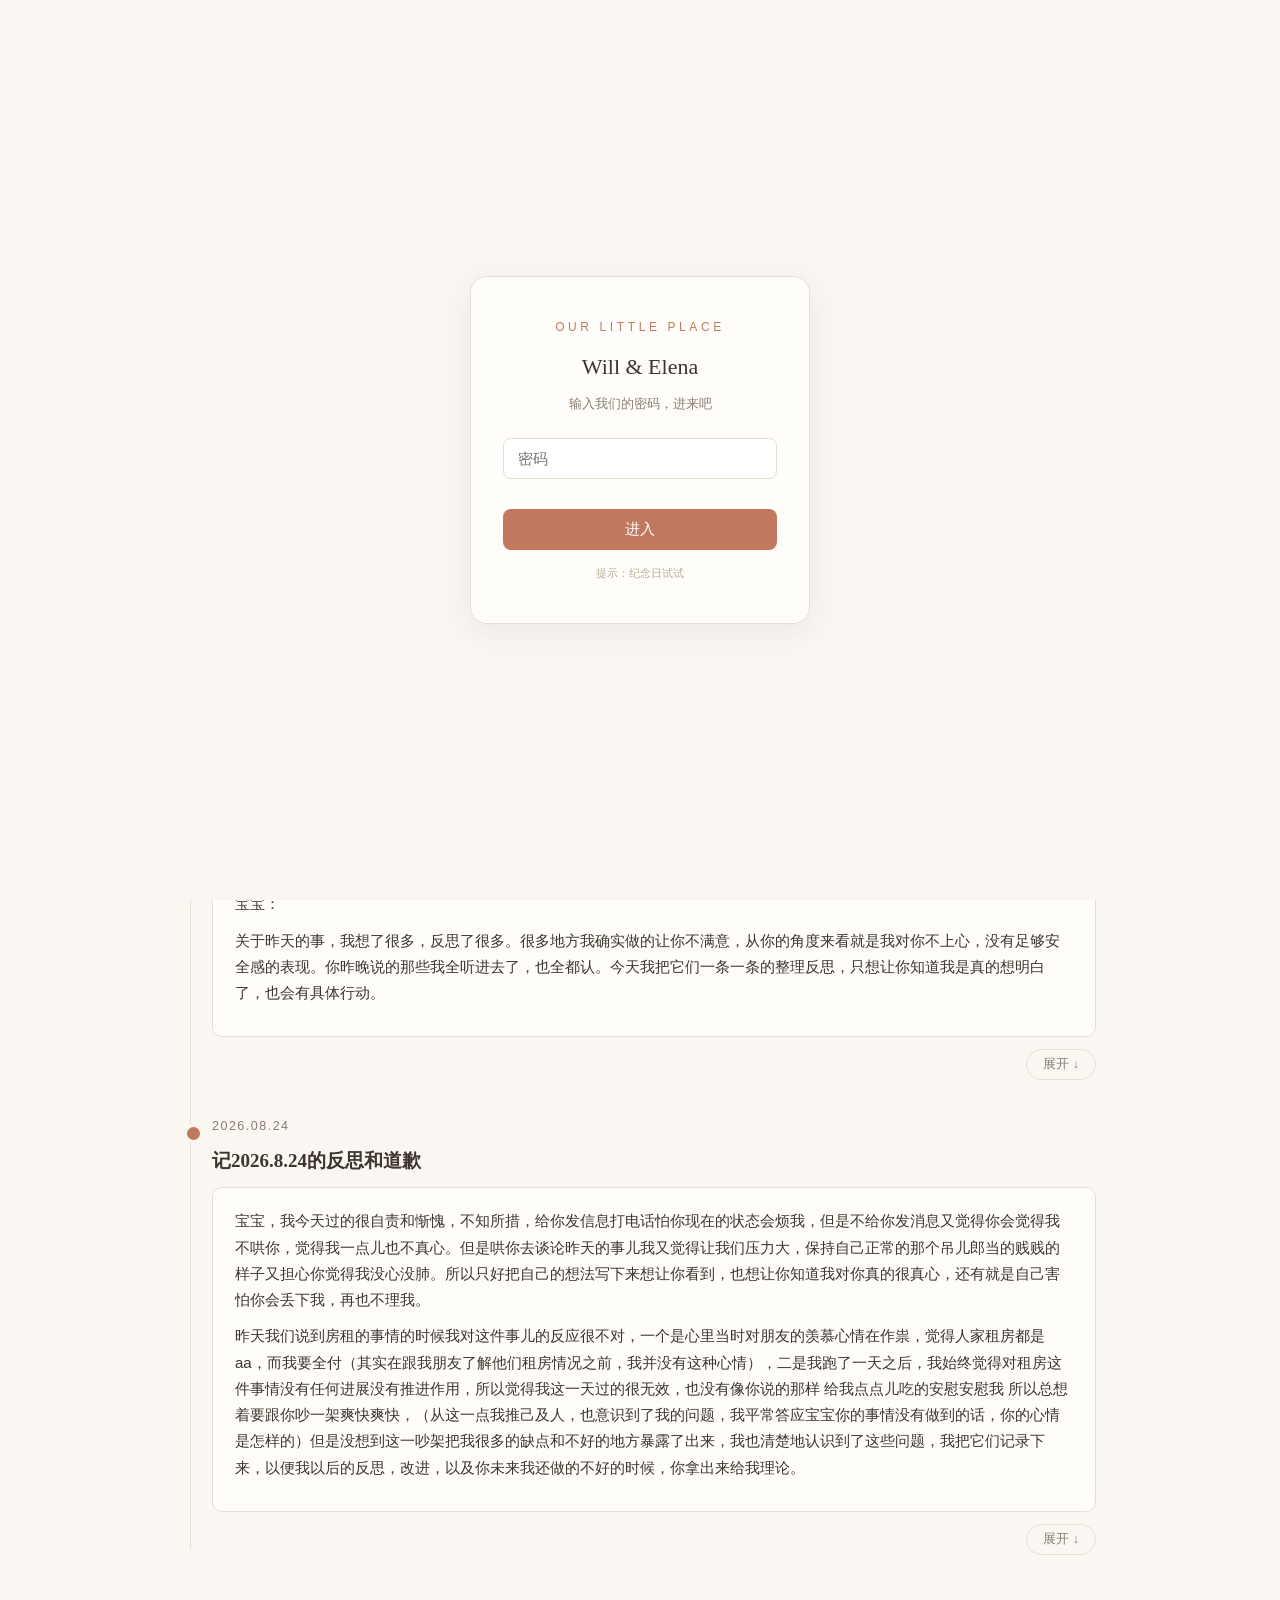
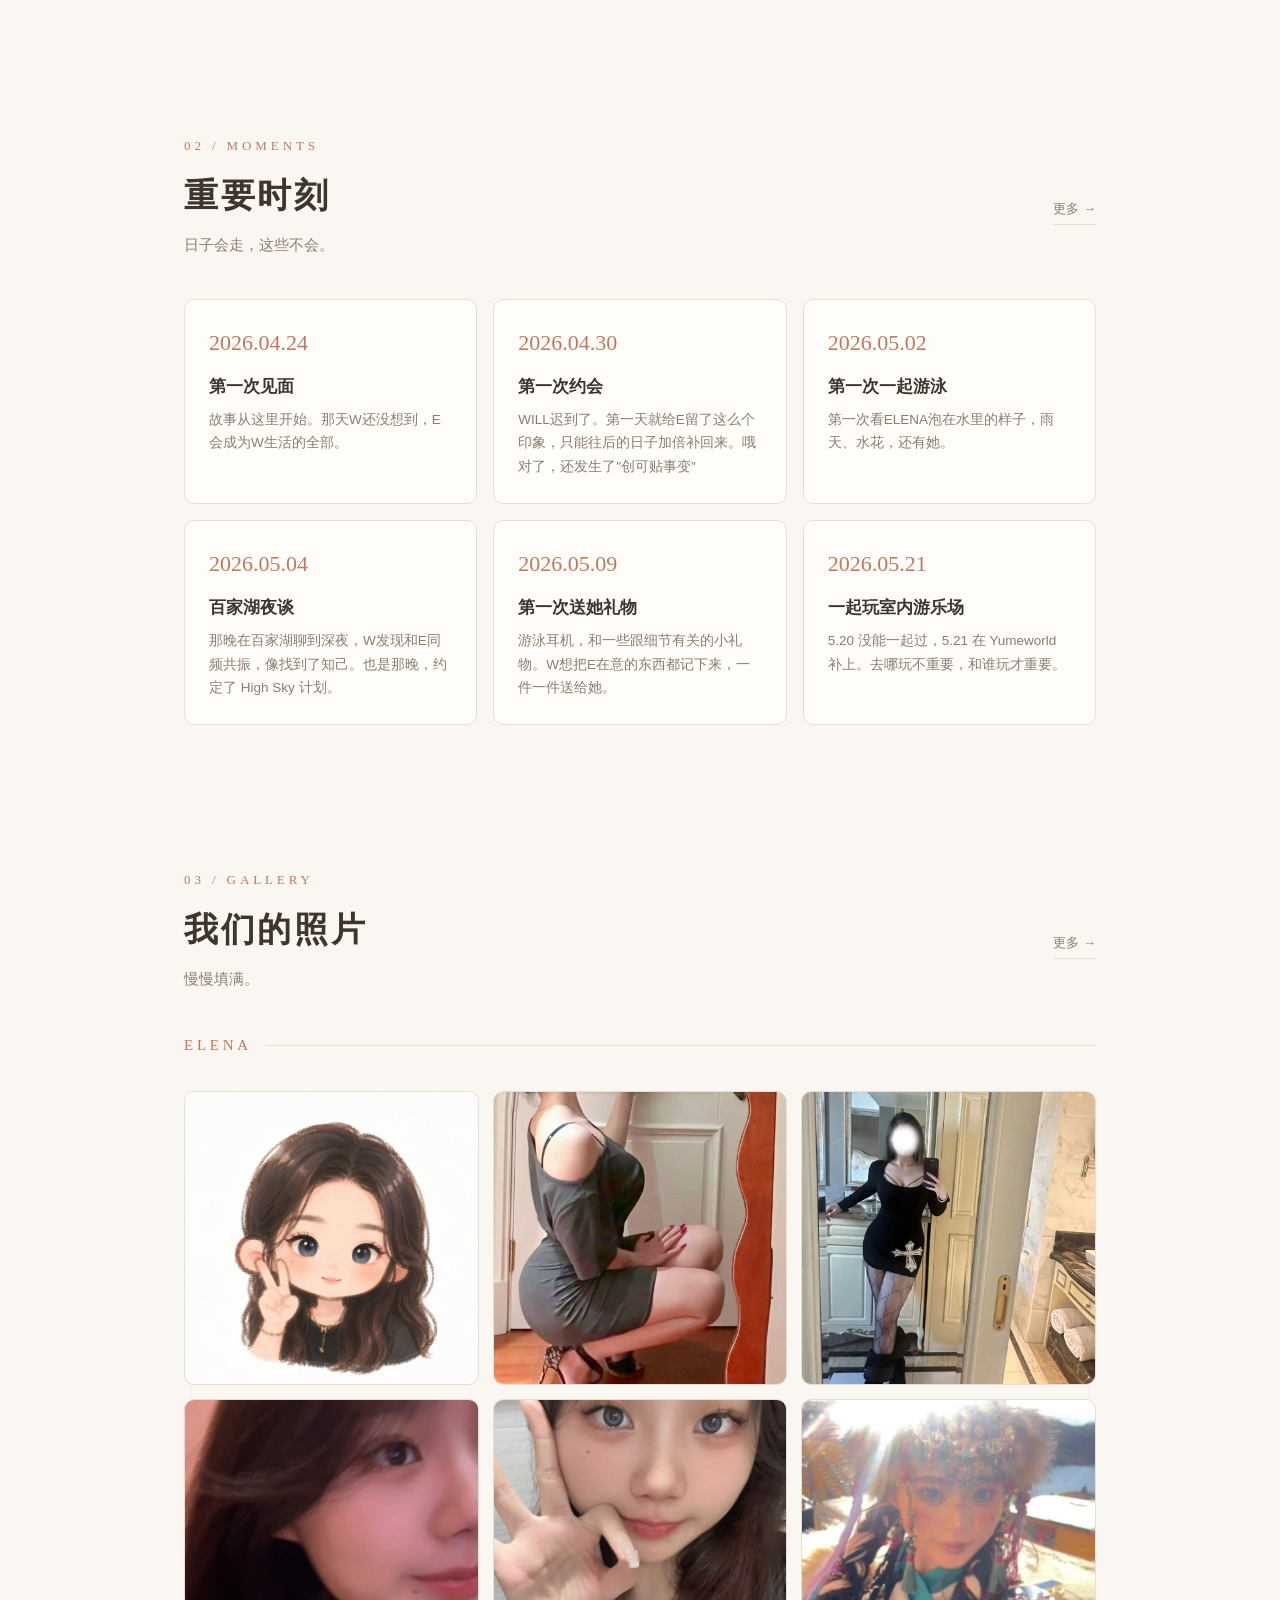
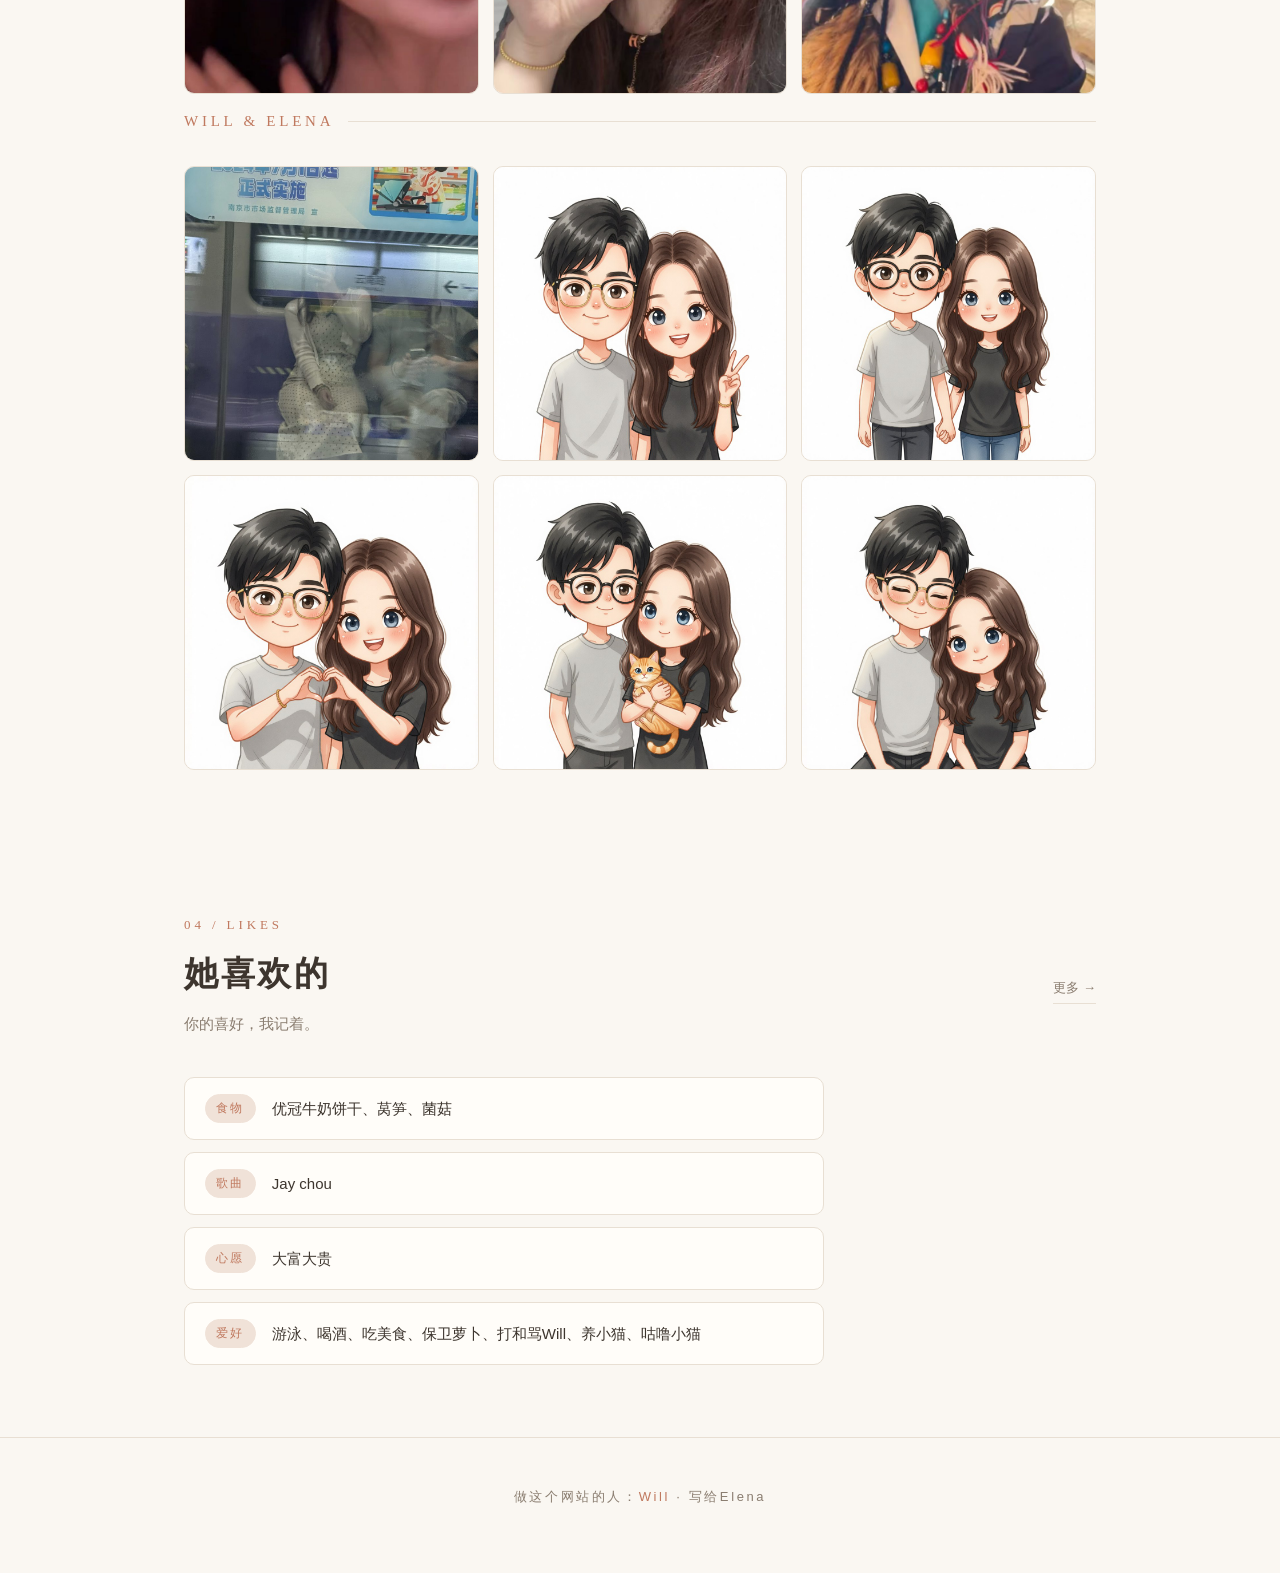
==== index.html @ 60353964 "反思标题改8.24;data.js引用加版本号20260824" ====
<!DOCTYPE html>
<html lang="zh-CN">
<head>
<meta charset="UTF-8">
<meta name="viewport" content="width=device-width, initial-scale=1.0">
<title>Will & Elena</title>
<link rel="stylesheet" href="style.css">
<script src="gate.js"></script>
<!--
  ══════════════════════════════════════════
  主页(Will & Elena 网站)
  · 所有内容(纪念日/反思/时刻/照片/喜好)都在 data.js 里改
  · 本页能改的:板块标题(<h2>)、副标题(<p>)、页脚(<footer>)
  · 照片数量:data.js 里 homeElenaCount / homeBothCount
  · 各板块"更多 →"链接:搜索 <a class="more" 修改 href
  ══════════════════════════════════════════
-->
</head>
<body>

<header>
  <nav>
    <a class="brand" href="index.html">Will&nbsp;·&nbsp;Elena</a>
    <div class="links">
      <a href="reflection.html">反思</a>
      <a href="moments.html">时刻</a>
      <a href="gallery.html">照片</a>
      <a href="likes.html">她喜欢的</a>
    </div>
  </nav>
</header>

<div class="cats left">
  <img src="cats/cat1.jpg" alt="小猫">
  <img src="cats/cat2.jpg" alt="小猫">
  <img src="cats/cat5.jpg" alt="小猫">
</div>
<div class="cats right">
  <img src="cats/cat3.jpg" alt="小猫">
  <img src="cats/cat4.jpg" alt="小猫">
  <img src="cats/cat6.jpg" alt="小猫">
</div>

<div class="hero" id="top">
  <div class="kicker">OUR LITTLE PLACE</div>
  <h1>Will <span class="amp">&amp;</span> Elena</h1>
  <p>一点一点，把我们的日子、我的反思、你的喜好，都留在这里。</p>
  <div class="days hidden" id="daysBox">
    <b id="daysNum">0</b><span>天，在一起</span>
  </div>
</div>

<section id="reflection">
  <div class="sec-head fade">
    <div class="sec-head-top">
      <div>
        <div class="no">01 / REFLECTION</div>
        <h2>反思</h2>
      </div>
      <a class="more" href="reflection.html">更多 →</a>
    </div>
    <p>每一次惹你生气，我都记在这里——不是说说而已。</p>
  </div>
  <div class="timeline" id="tl"></div>
</section>

<section id="moments">
  <div class="sec-head fade">
    <div class="sec-head-top">
      <div>
        <div class="no">02 / MOMENTS</div>
        <h2>重要时刻</h2>
      </div>
      <a class="more" href="moments.html">更多 →</a>
    </div>
    <p>日子会走，这些不会。</p>
  </div>
  <div class="moments-grid" id="momentsGrid" style="grid-template-columns:repeat(3,1fr)"></div>
</section>

<section id="gallery">
  <div class="sec-head fade">
    <div class="sec-head-top">
      <div>
        <div class="no">03 / GALLERY</div>
        <h2>我们的照片</h2>
      </div>
      <a class="more" href="gallery.html">更多 →</a>
    </div>
    <p>慢慢填满。</p>
  </div>
  <div class="gallery" id="galleryGrid" style="grid-template-columns:repeat(3,1fr)">
    <div class="group-title" style="grid-column:1/-1">ELENA</div>
  </div>
  <div class="gallery" id="galleryGrid2" style="grid-template-columns:repeat(3,1fr);margin-top:14px">
    <div class="group-title" style="grid-column:1/-1">WILL &amp; ELENA</div>
  </div>
</section>

<section id="likes">
  <div class="sec-head fade">
    <div class="sec-head-top">
      <div>
        <div class="no">04 / LIKES</div>
        <h2>她喜欢的</h2>
      </div>
      <a class="more" href="likes.html">更多 →</a>
    </div>
    <p>你的喜好，我记着。</p>
  </div>
  <div class="likes" id="likesList"></div>
</section>

<footer>
  做这个网站的人：<span class="heart">Will</span> · 写给Elena
</footer>

<script src="data.js?v=20260824"></script>
<script>
/* ── 主页渲染(数据在 data.js 里改) ── */
(function(){
  // 纪念日天数
  if(anniversary){
    var a = new Date(anniversary), t = new Date();
    var d = Math.floor((t - a)/86400000);
    if(d >= 0){
      document.getElementById('daysNum').textContent = d;
      document.getElementById('daysBox').classList.remove('hidden');
    }
  }
  // 反思墙(主页只显示前两段,点"展开"看全部)
  var tl = document.getElementById('tl');
  reflections.forEach(function(r){
    var item = document.createElement('div');
    item.className = 'tl-item fade';
    item.innerHTML = '<div class="date">'+r.date+'</div><h3>'+r.title+'</h3>';
    var body = document.createElement('div');
    body.className = 'body';
    var paras = String(r.text).split(/\n\s*\n/);
    paras.forEach(function(p){ if(p.trim()){ var pp = document.createElement('p'); pp.textContent = p.trim(); body.appendChild(pp); } });
    item.appendChild(body);
    if(paras.length > 2){
      body.classList.add('collapsed');
      var btn = document.createElement('button');
      btn.className = 'expand-btn';
      btn.textContent = '展开 ↓';
      btn.addEventListener('click', function(){
        if(body.classList.contains('collapsed')){
          body.classList.remove('collapsed');
          btn.textContent = '收起 ↑';
        }else{
          body.classList.add('collapsed');
          btn.textContent = '展开 ↓';
        }
      });
      item.appendChild(btn);
    }
    tl.appendChild(item);
  });
  // 重要时刻(主页只显示前几条,更多进独立页)
  var mg = document.getElementById('momentsGrid');
  moments.slice(0, homeMomentsCount).forEach(function(m){
    var c = document.createElement('div');
    c.className = 'moment-card fade';
    c.innerHTML = '<div class="md">'+m.date+'</div><h3>'+m.title+'</h3><p>'+m.note+'</p>';
    mg.appendChild(c);
  });
  // 照片墙(两组,主页只显示限量,更多进独立页)
  function renderPhotos(boxId, arr, limit){
    var gg = document.getElementById(boxId);
    var n = Math.min(limit || arr.length, arr.length);
    for(var i=0;i<n;i++){
      var p = document.createElement('div');
      p.className = 'photo fade';
      var im = document.createElement('img');
      im.src = arr[i];
      im.alt = '我们的照片';
      im.onerror = function(){ this.parentNode.innerHTML = '<div class="ph"><span class="dot"></span><span>照片位置</span></div>'; };
      p.appendChild(im);
      gg.appendChild(p);
    }
  }
  renderPhotos('galleryGrid', photosElena, homeElenaCount);
  renderPhotos('galleryGrid2', photosBoth, homeBothCount);
  // 她喜欢的
  var ll = document.getElementById('likesList');
  likes.forEach(function(l){
    var row = document.createElement('div');
    row.className = 'like-row fade';
    row.innerHTML = '<span class="cat">'+l.cat+'</span><span class="txt">'+l.txt+'</span>';
    ll.appendChild(row);
  });
  // 滚动浮现
  if('IntersectionObserver' in window){
    var io = new IntersectionObserver(function(es){
      es.forEach(function(e){ if(e.isIntersecting){ e.target.classList.add('in'); io.unobserve(e.target); } });
    },{threshold:.12});
    document.querySelectorAll('.fade').forEach(function(el){ io.observe(el); });
  }
})();
</script>
</body>
</html>
---- style.css ----
/* ═══════════════════════════════════════════════════════════
   Will & Elena 网站 · 样式文件(不用动,除非想换外观)
   ═══════════════════════════════════════════════════════════
   想换颜色:改下面 :root 里的变量,全站一起变
     --bg          页面背景(现在:米白)
     --ink         正文文字色(现在:深棕)
     --ink-soft    次要文字色(现在:灰棕)
     --line        分隔线颜色(现在:浅棕)
     --accent      点缀色(现在:陶土红)——最重要,换主题色改它
     --accent-soft 点缀色浅底(按钮/标签底色)
   颜色写法:#c0795f 这种六位十六进制色值。
   其余部分不建议自行改动,改坏了页面布局找 Jarvis。
   ═══════════════════════════════════════════════════════════ */
:root{
  --bg:#faf7f2;
  --paper:#fffdf9;
  --ink:#3d352e;
  --ink-soft:#8a7d70;
  --line:#e8dfd3;
  --accent:#c0795f;
  --accent-soft:#f0e2d8;
  --serif:"Noto Serif SC","Songti SC","SimSun",serif;
  --sans:"PingFang SC","Microsoft YaHei","Hiragino Sans GB",sans-serif;
}
*{margin:0;padding:0;box-sizing:border-box;}
html{scroll-behavior:smooth;}
body{
  background:var(--bg);
  color:var(--ink);
  font-family:var(--sans);
  line-height:1.75;
  -webkit-font-smoothing:antialiased;
}
/* ── 顶栏 ── */
header{
  position:sticky;top:0;z-index:50;
  background:rgba(250,247,242,.92);
  backdrop-filter:blur(8px);
  border-bottom:1px solid var(--line);
}
nav{
  max-width:960px;margin:0 auto;padding:0 24px;
  display:flex;align-items:center;justify-content:space-between;
  height:56px;
}
nav .brand{
  font-family:var(--serif);font-size:15px;letter-spacing:.12em;
  color:var(--ink);text-decoration:none;
}
nav .links{display:flex;gap:4px;}
nav .links a{
  padding:8px 12px;min-height:44px;display:inline-flex;align-items:center;
  font-size:13.5px;color:var(--ink-soft);text-decoration:none;
  border-radius:6px;transition:color .2s,background .2s;
}
nav .links a:hover{color:var(--accent);background:var(--accent-soft);}
nav .links a.active{color:var(--accent);background:var(--accent-soft);}
@media(max-width:640px){
  nav .brand{font-size:13px;}
  nav .links a{padding:8px 8px;font-size:12.5px;}
}
/* ── 首页 ── */
.hero{
  max-width:960px;margin:0 auto;padding:120px 24px 96px;
  text-align:left;
}
.hero .kicker{
  font-size:13px;letter-spacing:.35em;color:var(--ink-soft);
  margin-bottom:20px;
}
.hero h1{
  font-family:var(--serif);font-weight:600;
  font-size:clamp(40px,7vw,64px);line-height:1.2;
  letter-spacing:.06em;
}
.hero h1 .amp{color:var(--accent);}
.hero p{
  margin-top:24px;font-size:16px;color:var(--ink-soft);
  max-width:560px;text-wrap:pretty;
}
.hero .days{
  margin-top:40px;display:inline-flex;align-items:baseline;gap:10px;
  padding:14px 22px;border:1px solid var(--line);border-radius:10px;
  background:var(--paper);
}
.hero .days b{
  font-family:var(--serif);font-size:28px;color:var(--accent);font-weight:600;
}
.hero .days span{font-size:13px;color:var(--ink-soft);}
.hero .days.hidden{display:none;}
/* ── 独立页头部 ── */
.page-hero{
  max-width:960px;margin:0 auto;padding:80px 24px 16px;
}
.page-hero .no{
  font-family:var(--serif);font-size:13px;letter-spacing:.3em;
  color:var(--accent);margin-bottom:10px;
}
.page-hero h1{
  font-family:var(--serif);font-weight:600;
  font-size:clamp(30px,5vw,42px);letter-spacing:.08em;
}
.page-hero p{color:var(--ink-soft);font-size:14.5px;margin-top:10px;}
.page-hero .back{
  display:inline-block;margin-top:24px;
  font-size:13px;color:var(--ink-soft);text-decoration:none;
  border:1px solid var(--line);border-radius:999px;
  padding:8px 18px;transition:color .2s,border-color .2s;
}
.page-hero .back:hover{color:var(--accent);border-color:var(--accent);}
/* ── 通用节 ── */
section{max-width:960px;margin:0 auto;padding:72px 24px;}
.sec-head{margin-bottom:40px;}
.sec-head-top{
  display:flex;align-items:flex-end;justify-content:space-between;gap:16px;
}
.sec-head .no{
  font-family:var(--serif);font-size:13px;letter-spacing:.3em;
  color:var(--accent);margin-bottom:8px;
}
.sec-head h2{
  font-family:var(--serif);font-weight:600;
  font-size:clamp(26px,4vw,34px);letter-spacing:.08em;
}
.sec-head p{color:var(--ink-soft);font-size:14.5px;margin-top:8px;}
.more{
  flex:none;font-size:13px;color:var(--ink-soft);text-decoration:none;
  border-bottom:1px solid var(--line);padding-bottom:3px;white-space:nowrap;
  transition:color .2s,border-color .2s;
}
.more:hover{color:var(--accent);border-color:var(--accent);}
/* ── 反思墙(时间线) ── */
.timeline{position:relative;padding-left:28px;}
.timeline::before{
  content:"";position:absolute;left:6px;top:6px;bottom:6px;
  width:1px;background:var(--line);
}
.tl-item{position:relative;margin-bottom:36px;}
.tl-item::before{
  content:"";position:absolute;left:-28px;top:8px;
  width:13px;height:13px;border-radius:50%;
  background:var(--accent);border:3px solid var(--bg);
}
.tl-item .date{
  font-size:12.5px;letter-spacing:.12em;color:var(--ink-soft);
}
.tl-item h3{
  font-family:var(--serif);font-weight:600;font-size:19px;
  margin:6px 0 10px;
}
.tl-item .body{
  background:var(--paper);border:1px solid var(--line);border-radius:10px;
  padding:20px 22px;font-size:15px;color:var(--ink);
}
.tl-item .body p{margin-bottom:10px;}
.tl-item .body p:last-child{margin-bottom:0;}
/* 主页反思折叠:默认只显示前两段 */
.tl-item .body.collapsed p:nth-child(n+3){display:none;}
.expand-btn{
  display:block;margin-left:auto;margin-top:12px;
  background:none;border:1px solid var(--line);border-radius:999px;
  color:var(--ink-soft);font-size:12.5px;font-family:var(--sans);
  padding:6px 16px;cursor:pointer;
  transition:color .2s,border-color .2s;
}
.expand-btn:hover{color:var(--accent);border-color:var(--accent);}
/* ── 重要时刻 ── */
.moments-grid{display:grid;grid-template-columns:repeat(auto-fill,minmax(260px,1fr));gap:16px;}
.moment-card{
  background:var(--paper);border:1px solid var(--line);border-radius:10px;
  padding:24px;transition:transform .25s ease,border-color .25s ease;
}
.moment-card:hover{transform:translateY(-3px);border-color:#d8c9b8;}
.moment-card .md{font-family:var(--serif);font-size:22px;color:var(--accent);margin-bottom:10px;}
.moment-card h3{font-family:var(--serif);font-size:17px;font-weight:600;margin-bottom:6px;}
.moment-card p{font-size:13.5px;color:var(--ink-soft);}
/* ── 照片墙 ── */
.gallery{display:grid;grid-template-columns:repeat(3,1fr);gap:14px;}
.gallery.wide{grid-template-columns:repeat(4,1fr);}
@media(max-width:640px){.gallery{grid-template-columns:repeat(2,1fr);}}
.photo{
  aspect-ratio:1/1;border-radius:10px;overflow:hidden;
  background:var(--paper);border:1px solid var(--line);
  position:relative;
}
.photo img{width:100%;height:100%;object-fit:cover;display:block;transition:transform .35s ease;}
.photo:hover img{transform:scale(1.04);}
.photo .ph{
  position:absolute;inset:0;display:flex;flex-direction:column;
  align-items:center;justify-content:center;gap:6px;
  color:var(--ink-soft);font-size:12.5px;letter-spacing:.15em;
}
.photo .ph .dot{width:28px;height:28px;border-radius:50%;border:1px dashed #c9b9a6;}
/* ── 她喜欢的东西 ── */
.likes{display:flex;flex-direction:column;gap:12px;max-width:640px;}
.like-row{
  display:flex;align-items:center;gap:16px;
  background:var(--paper);border:1px solid var(--line);border-radius:10px;
  padding:16px 20px;
}
.like-row .cat{
  flex:none;font-size:12px;letter-spacing:.2em;color:var(--accent);
  border:1px solid var(--accent-soft);background:var(--accent-soft);
  padding:3px 10px;border-radius:999px;
}
.like-row .txt{font-size:15px;color:var(--ink);}
.like-row .txt .todo{color:#b8aa99;}
/* ── 手写版(反思页底部) ── */
.hand-note{font-size:13.5px;color:var(--ink-soft);margin-top:-6px;margin-bottom:18px;}
.handwriting{max-width:720px;}
.hand-img{max-width:100%;border-radius:10px;border:1px solid var(--line);box-shadow:0 4px 14px rgba(61,53,46,.08);}
.hand-ph{
  border:1.5px dashed #c9b9a6;border-radius:10px;
  padding:52px 20px;text-align:center;color:var(--ink-soft);
  font-size:13px;letter-spacing:.1em;background:var(--paper);
}
/* ── 照片墙分组标题 ── */
.group{margin-bottom:56px;}
.group-title{
  font-family:var(--serif);font-size:15px;letter-spacing:.25em;
  color:var(--accent);margin-bottom:18px;
  display:flex;align-items:center;gap:14px;
}
.group-title::after{content:"";flex:1;height:1px;background:var(--line);}
/* ── 页脚 ── */
footer{
  border-top:1px solid var(--line);
  padding:48px 24px 64px;text-align:center;
  color:var(--ink-soft);font-size:13px;letter-spacing:.2em;
}
footer .heart{color:var(--accent);}
/* ── 两侧小猫装饰(每侧 3 只) ── */
.cats{position:fixed;top:0;bottom:0;width:160px;z-index:40;pointer-events:none;}
.cats.left{left:0;}
.cats.right{right:0;}
.cats img{
  position:absolute;width:128px;height:128px;border-radius:50%;
  object-fit:cover;border:3px solid #fff;
  box-shadow:0 4px 14px rgba(61,53,46,.14);
  animation:catfloat 4.5s ease-in-out infinite;
}
.cats.left img:nth-child(1){top:10%;left:14px;}
.cats.left img:nth-child(2){top:36%;left:34px;animation-delay:1.3s;}
.cats.left img:nth-child(3){top:62%;left:16px;animation-delay:2.3s;}
.cats.right img:nth-child(1){top:14%;right:16px;}
.cats.right img:nth-child(2){top:40%;right:36px;animation-delay:.7s;}
.cats.right img:nth-child(3){top:66%;right:14px;animation-delay:1.9s;}
@keyframes catfloat{
  0%,100%{transform:translateY(0);}
  50%{transform:translateY(-8px);}
}
@media(max-width:1320px){.cats{display:none;}}
@media(prefers-reduced-motion:reduce){.cats img{animation:none;}}
/* ── 滚动浮现(默认可见,JS 启用后才淡入) ── */
.fade{opacity:1;transform:none;transition:opacity .7s ease,transform .7s ease;}
.fade.in{opacity:1 !important;transform:none !important;}
@media(prefers-reduced-motion:reduce){
  html{scroll-behavior:auto;}
  .fade{transition:none;}
  .photo:hover img{transform:none;}
}
/* ── 独立页内容区 ── */
.page-body{max-width:960px;margin:0 auto;padding:40px 24px 80px;}
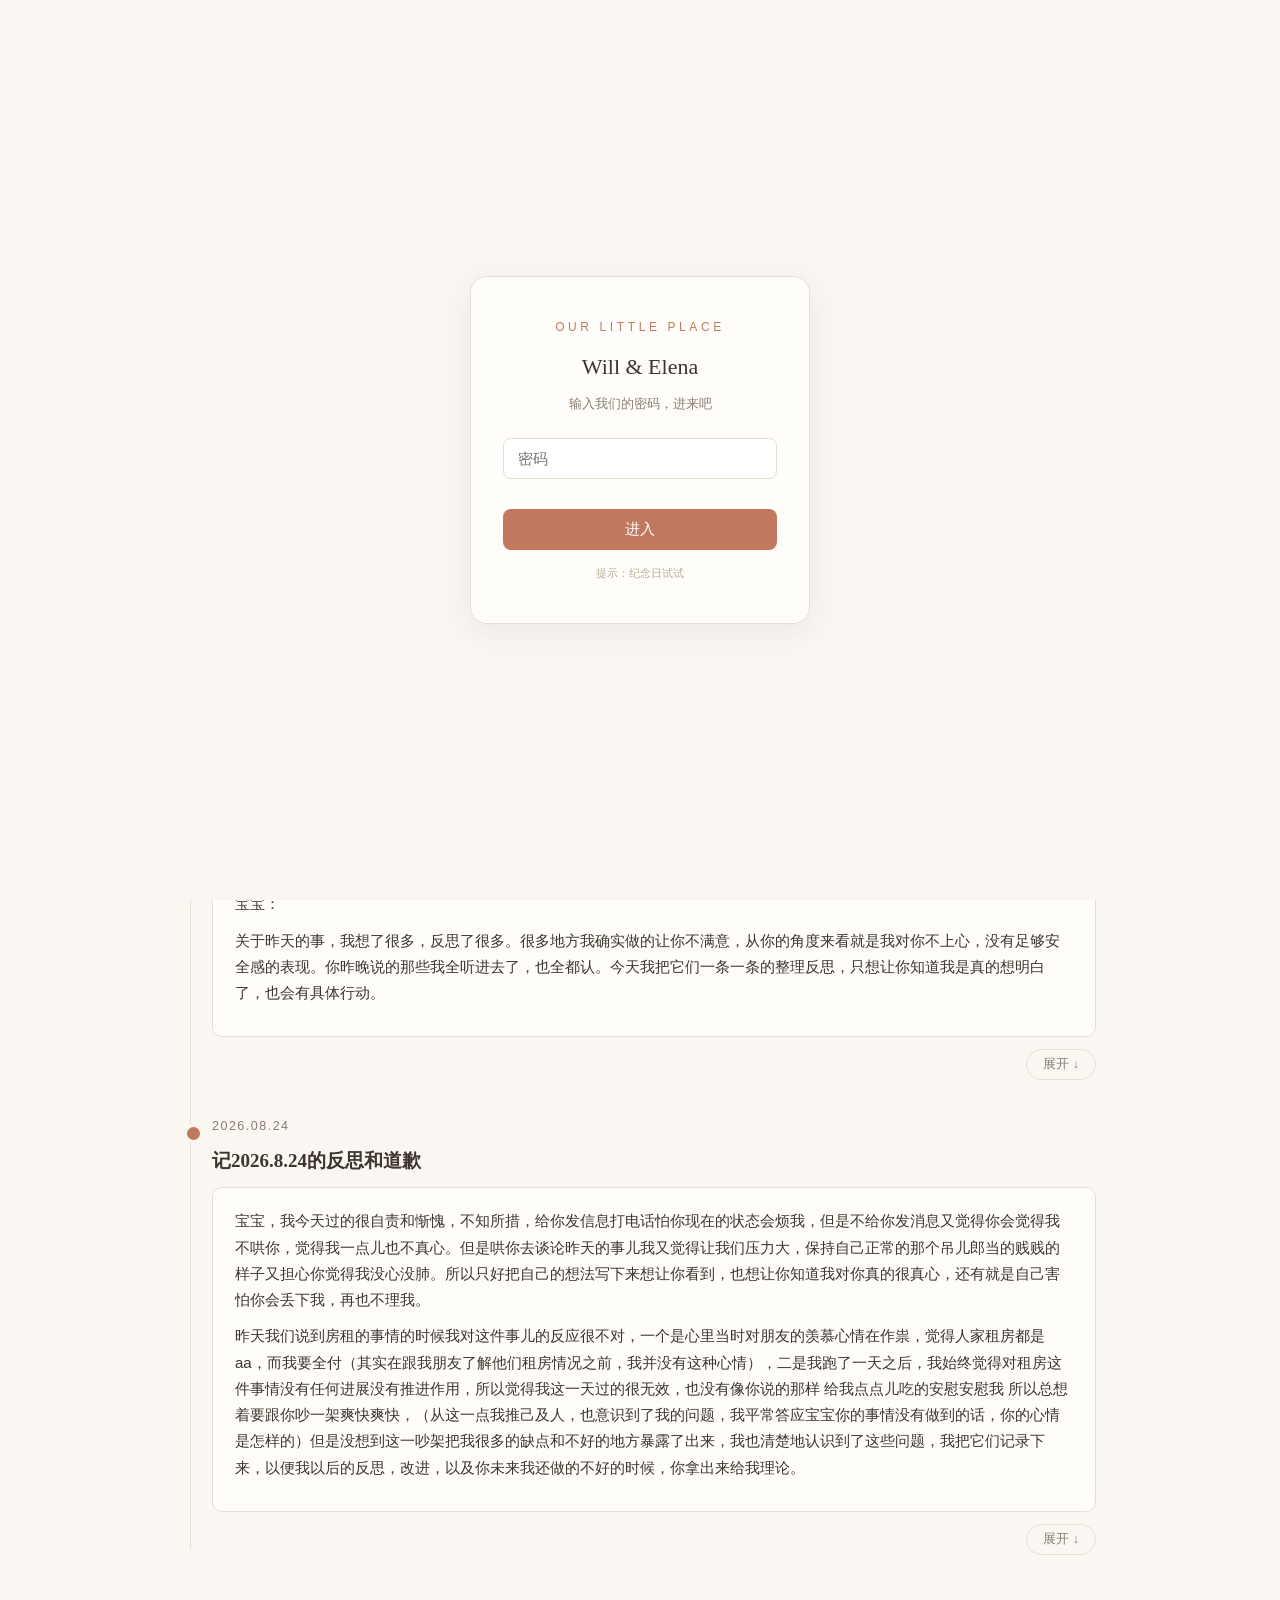
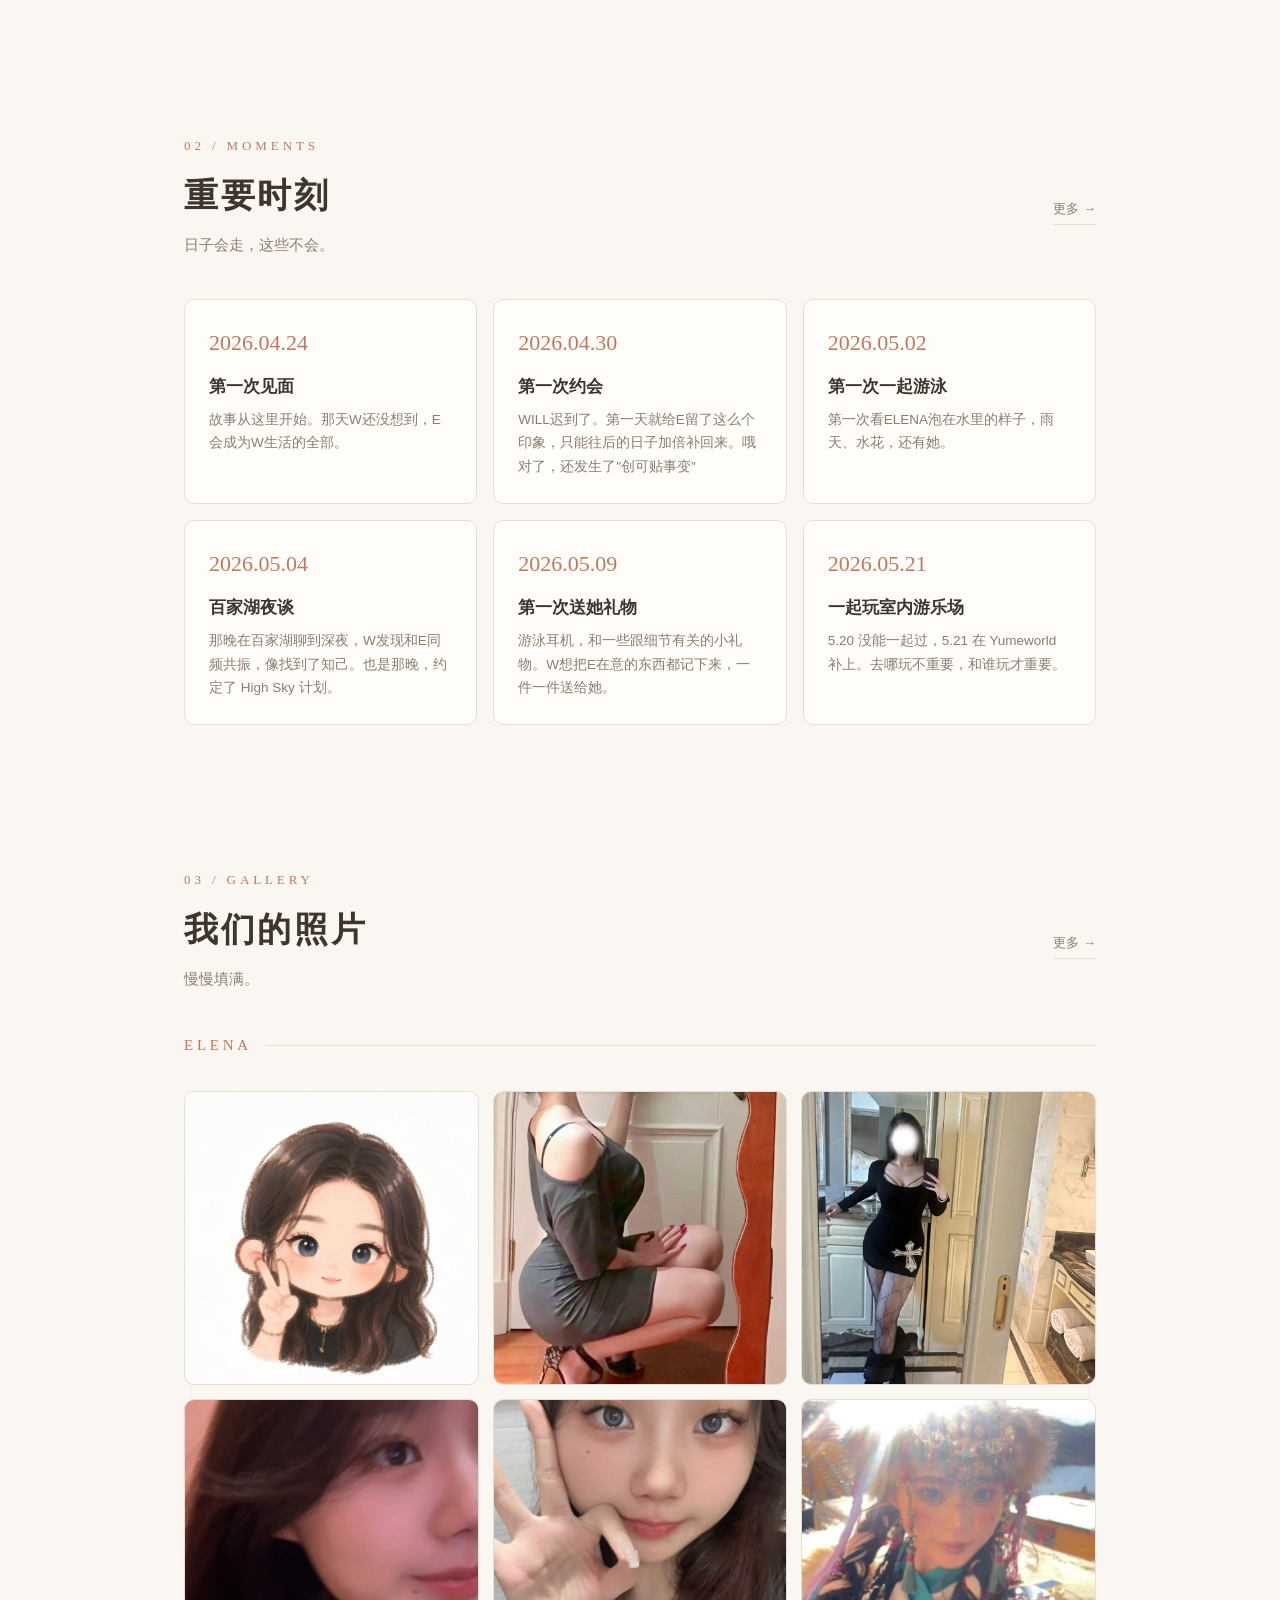
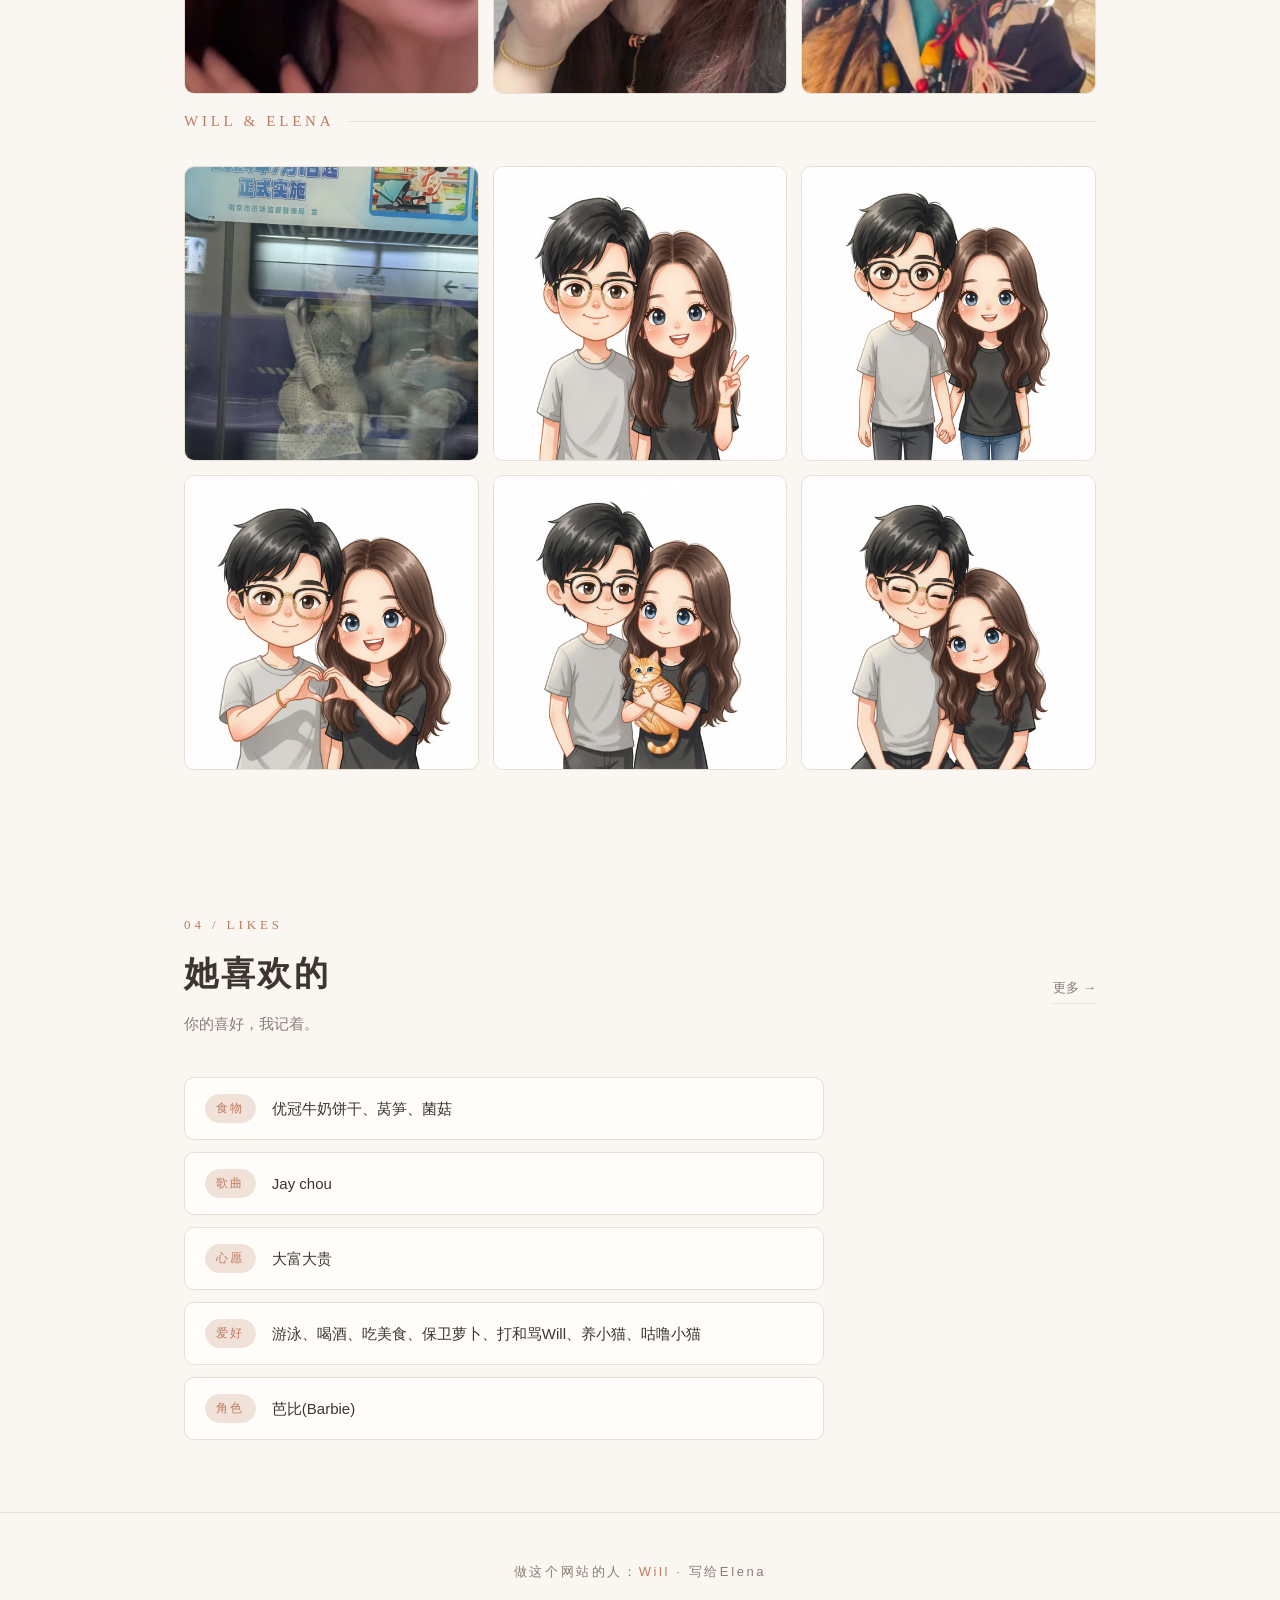
==== commit b5f7ee7e: "likes: add Barbie" ====
--- a/index.html
+++ b/index.html
@@ -115,7 +115,7 @@
   做这个网站的人：<span class="heart">Will</span> · 写给Elena
 </footer>
 
-<script src="data.js?v=20260824"></script>
+<script src="data.js?v=20260826"></script>
 <script>
 /* ── 主页渲染(数据在 data.js 里改) ── */
 (function(){
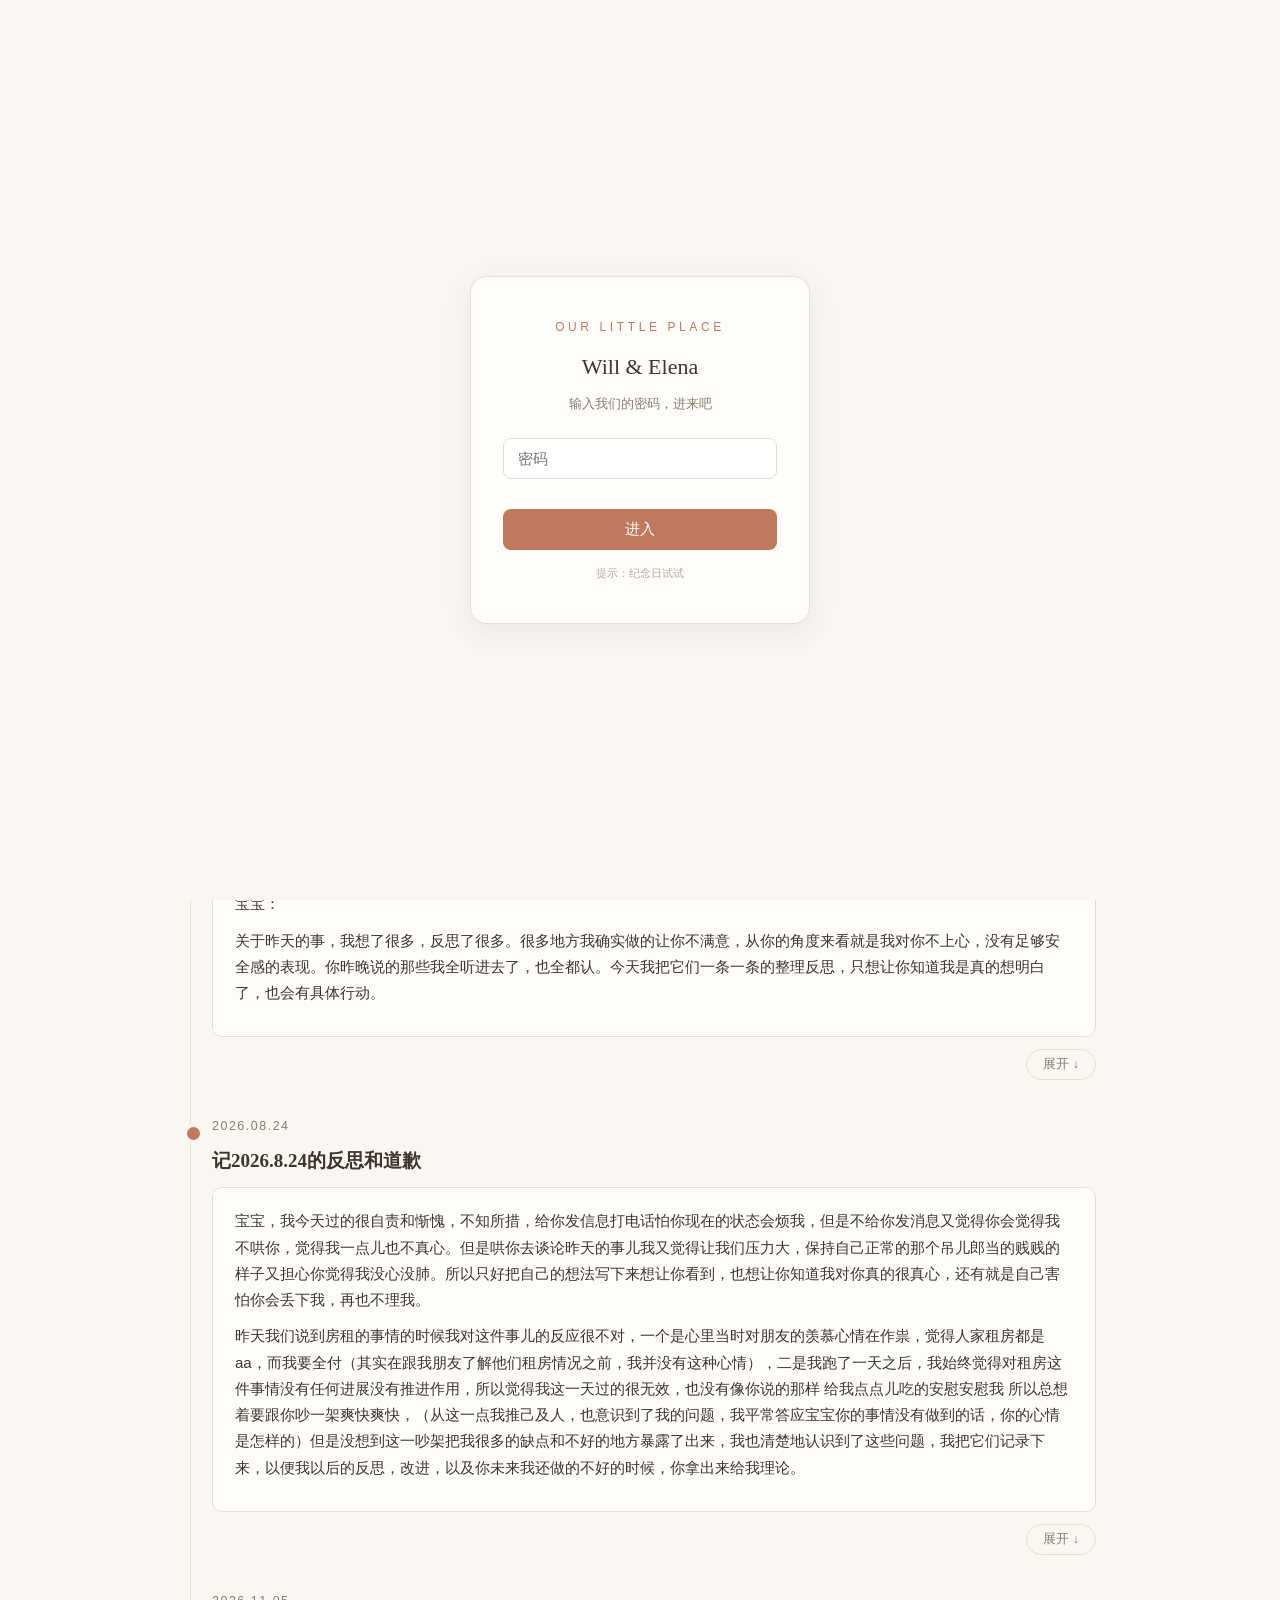
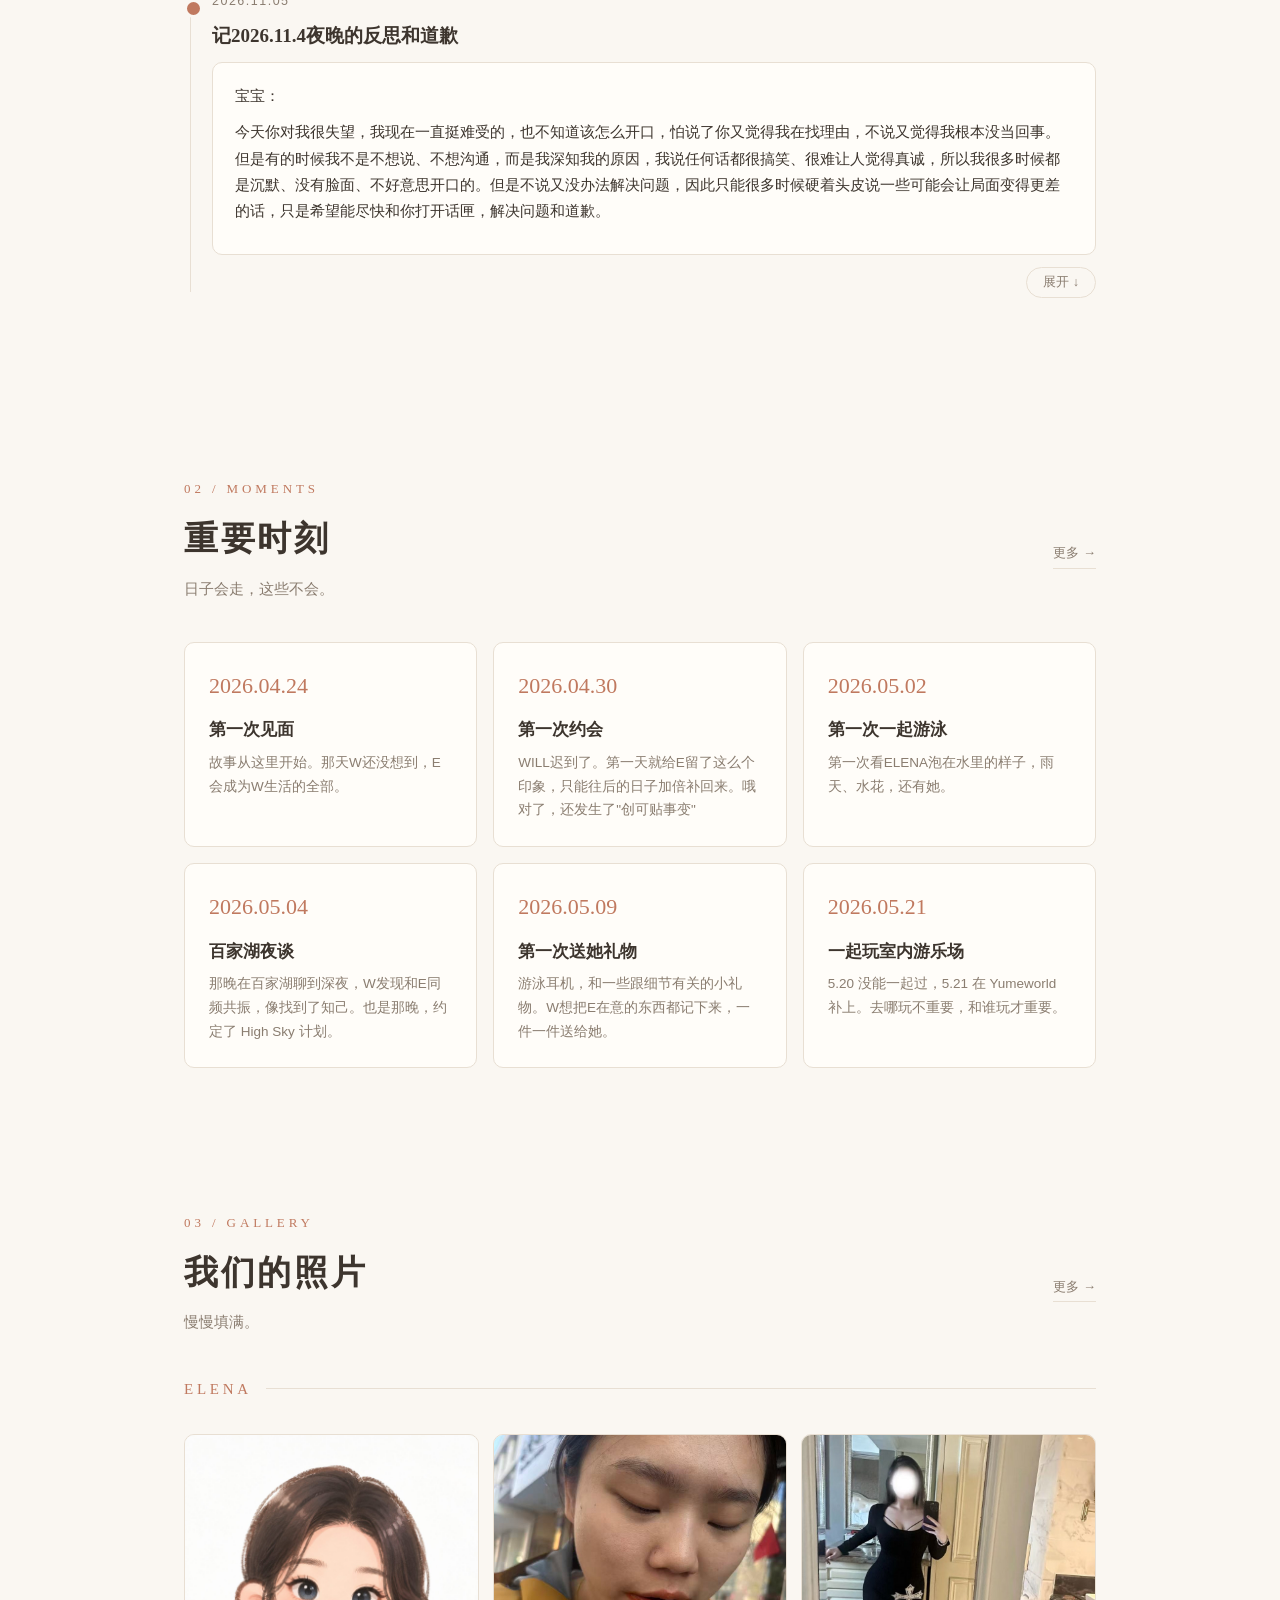
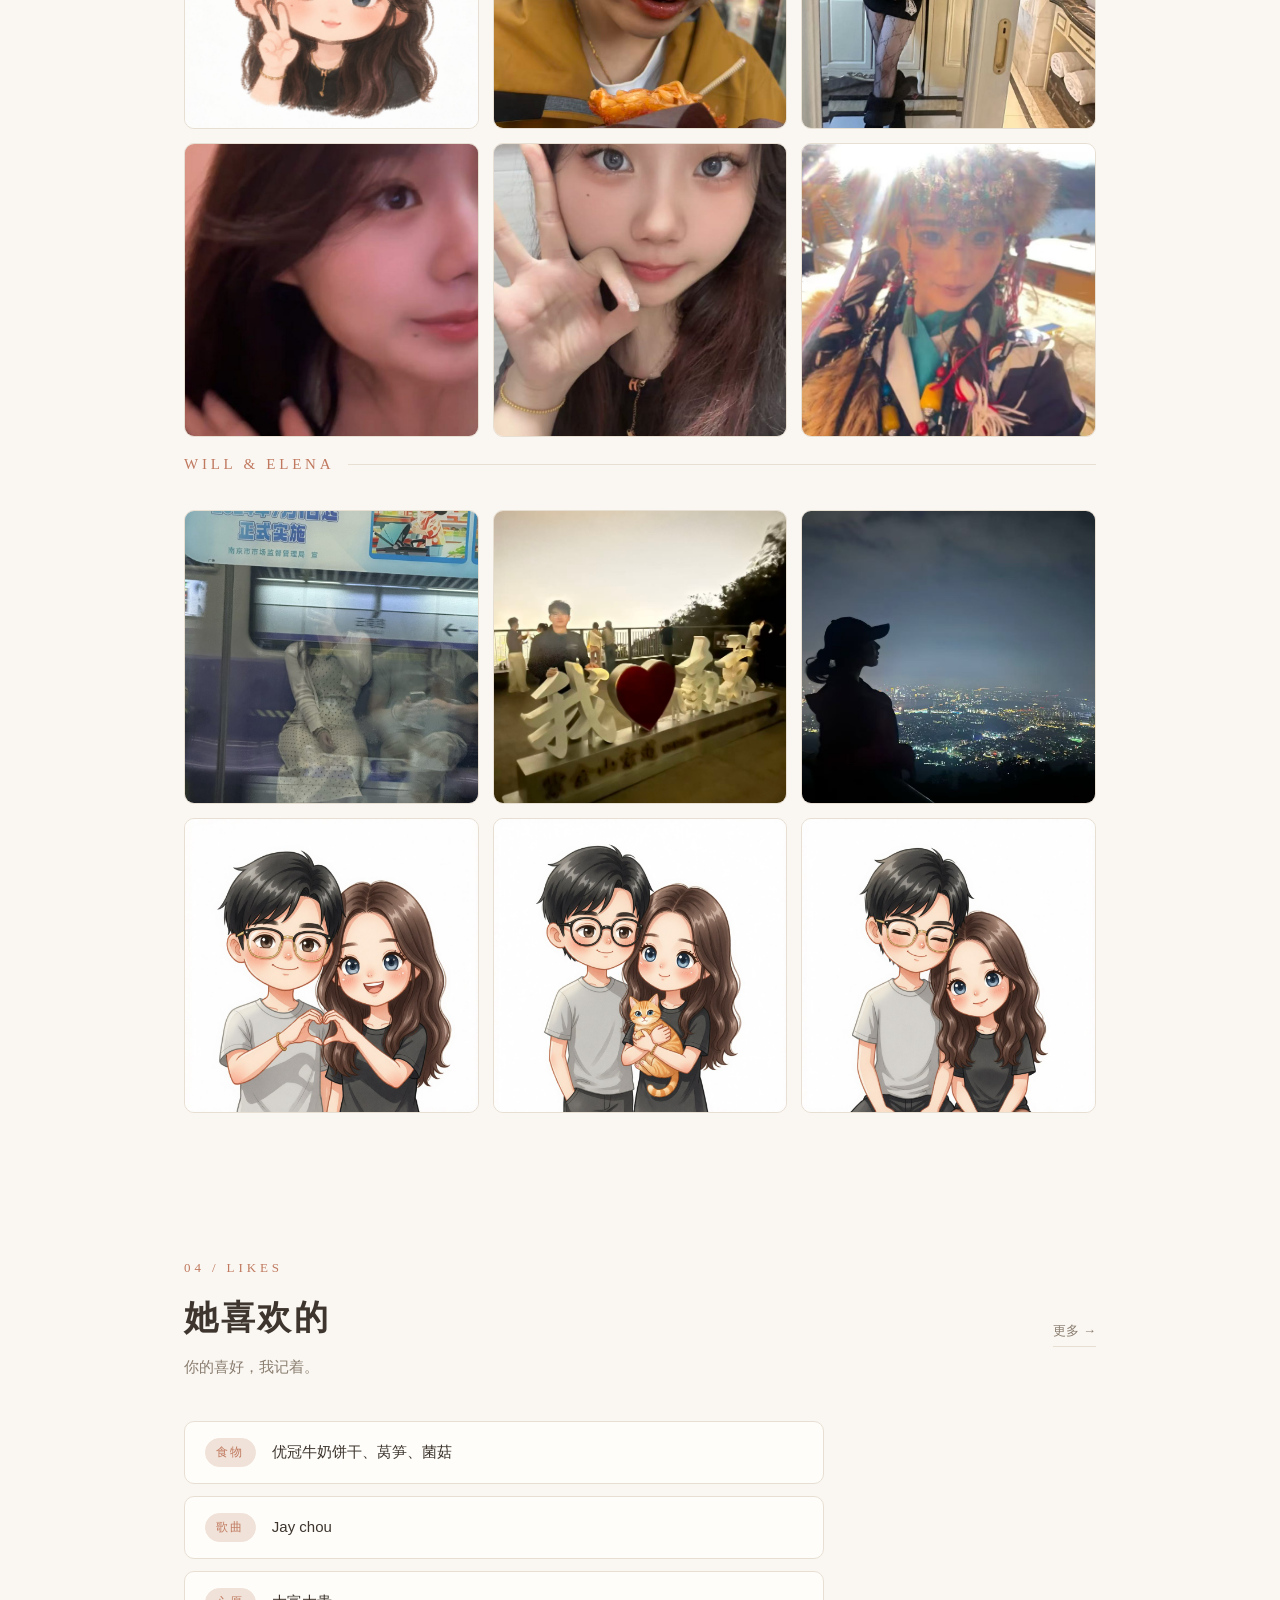
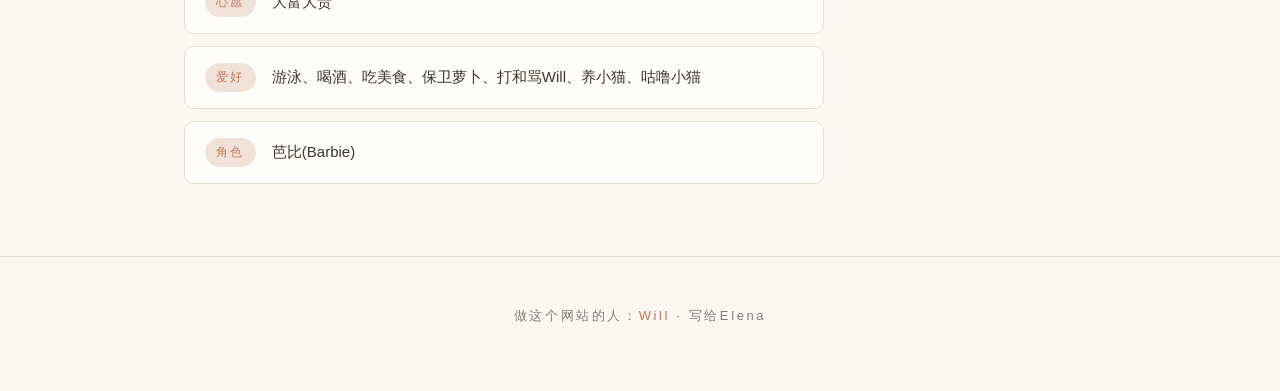
==== commit c225e11b: "反思新增11.4;照片墙加elena第7张;重要时刻补8条;data.js版本号更新" ====
--- a/index.html
+++ b/index.html
@@ -115,7 +115,7 @@
   做这个网站的人：<span class="heart">Will</span> · 写给Elena
 </footer>
 
-<script src="data.js?v=20260826"></script>
+<script src="data.js?v=20261113"></script>
 <script>
 /* ── 主页渲染(数据在 data.js 里改) ── */
 (function(){
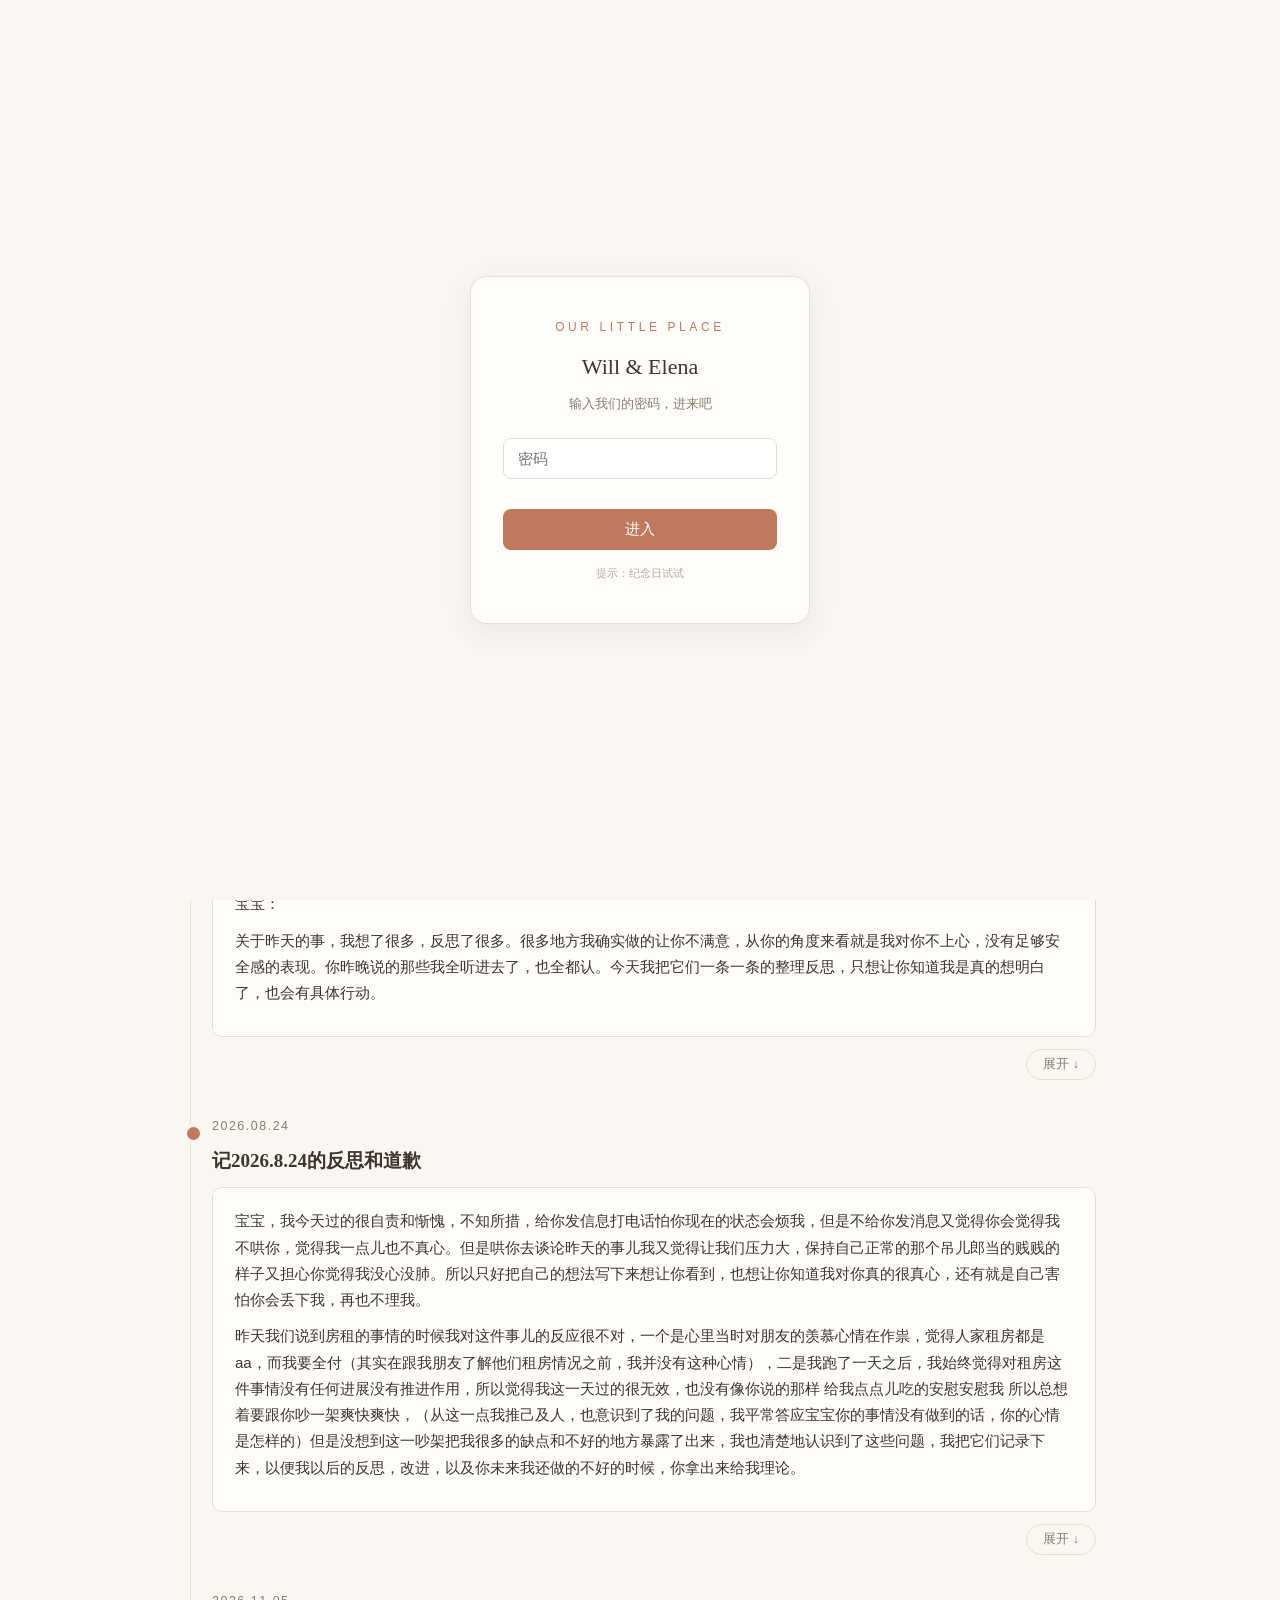
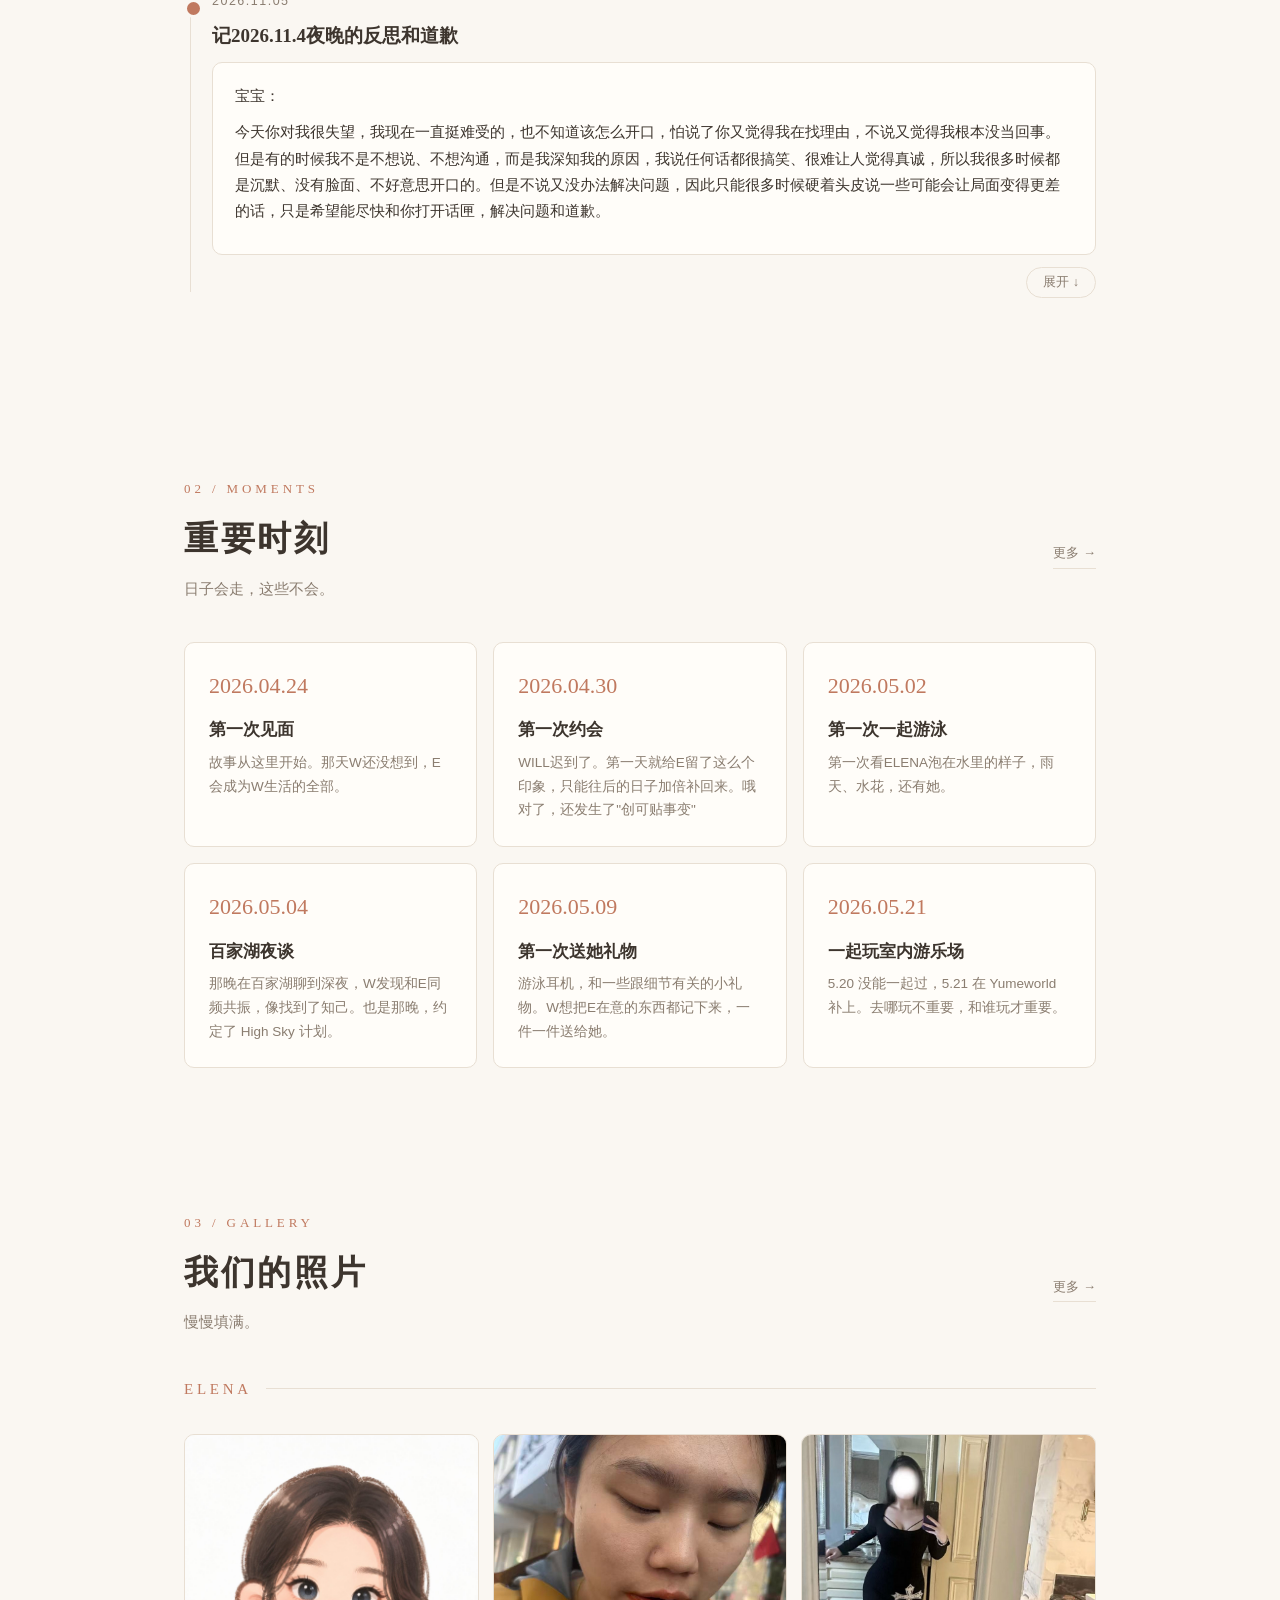
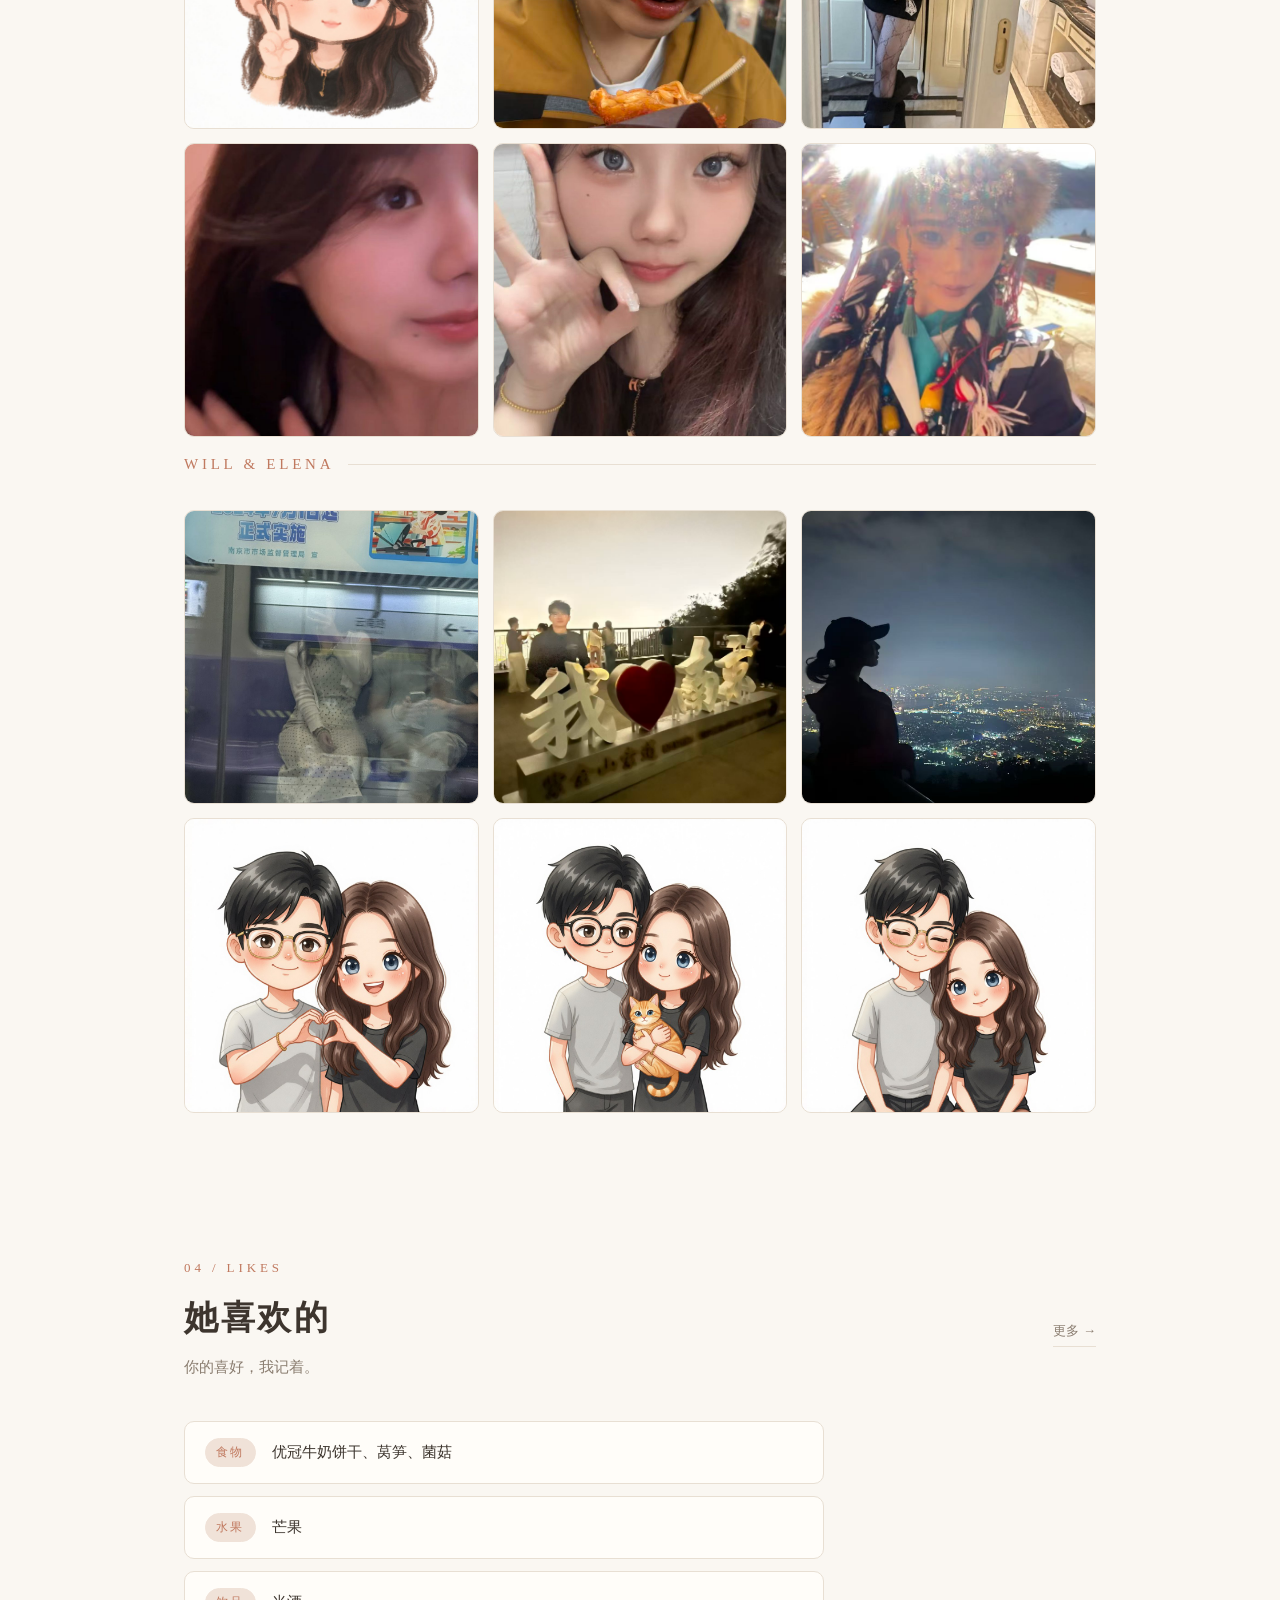
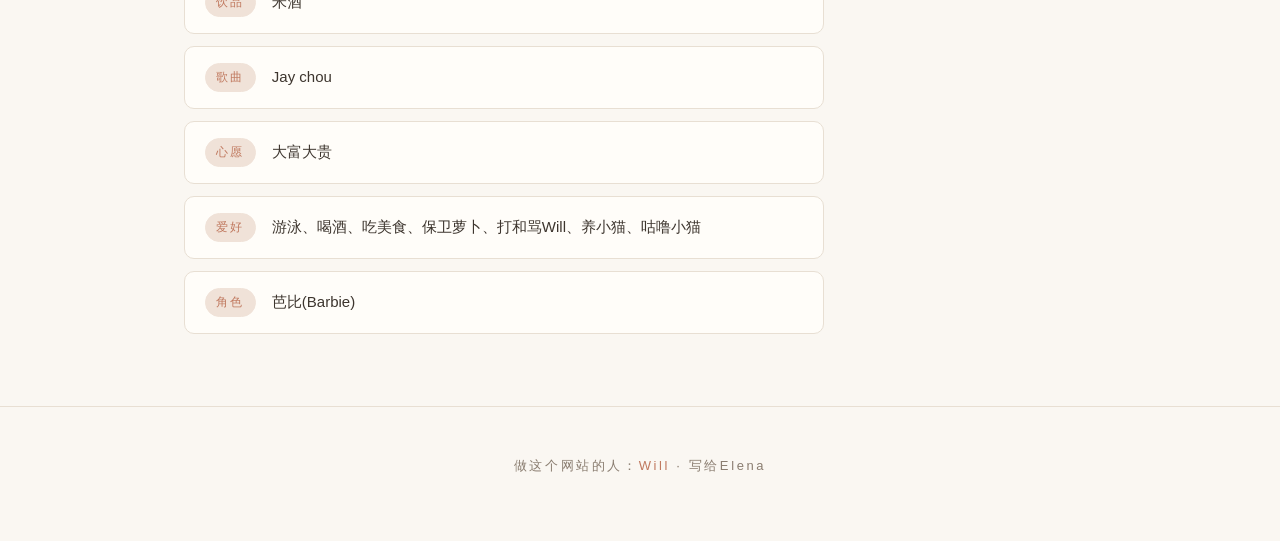
==== commit 7531860d: "update 20261109-0208" ====
--- a/index.html
+++ b/index.html
@@ -115,7 +115,7 @@
   做这个网站的人：<span class="heart">Will</span> · 写给Elena
 </footer>
 
-<script src="data.js?v=20261113"></script>
+<script src="data.js?v=20261114"></script>
 <script>
 /* ── 主页渲染(数据在 data.js 里改) ── */
 (function(){
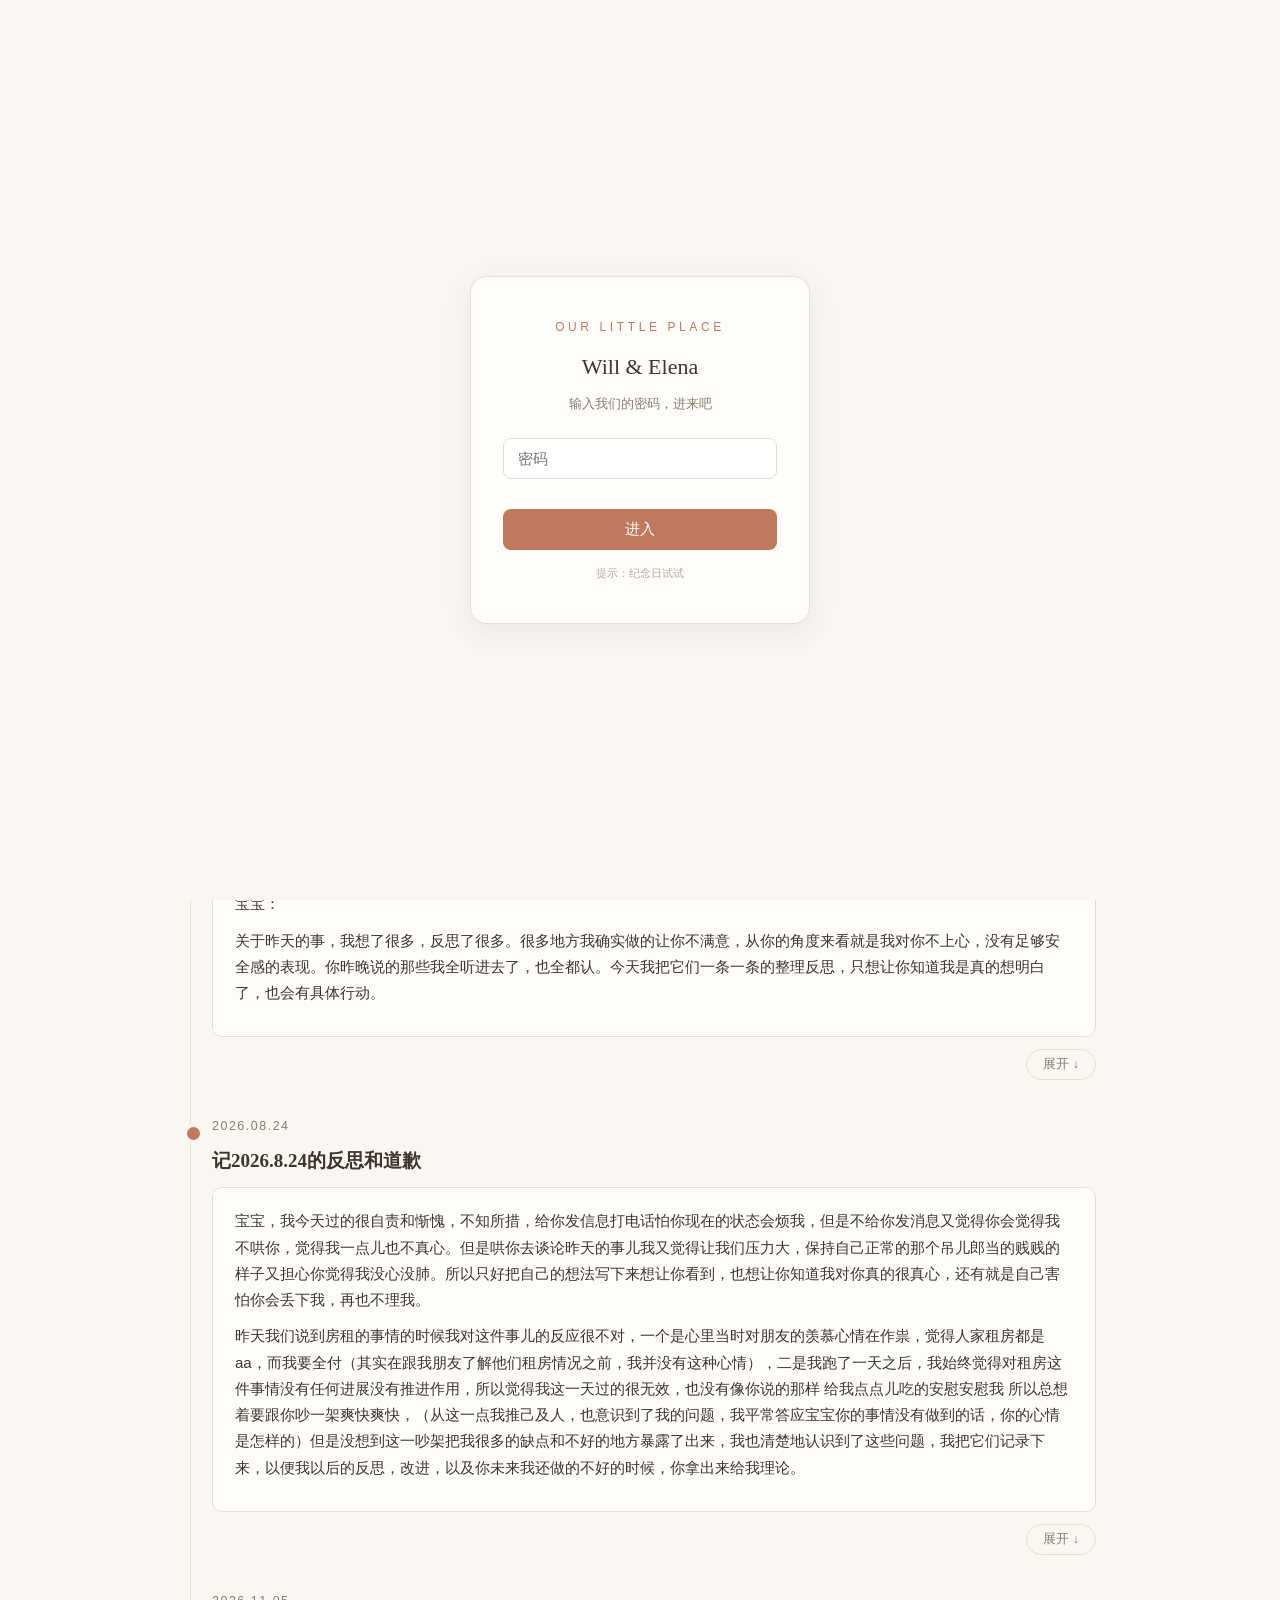
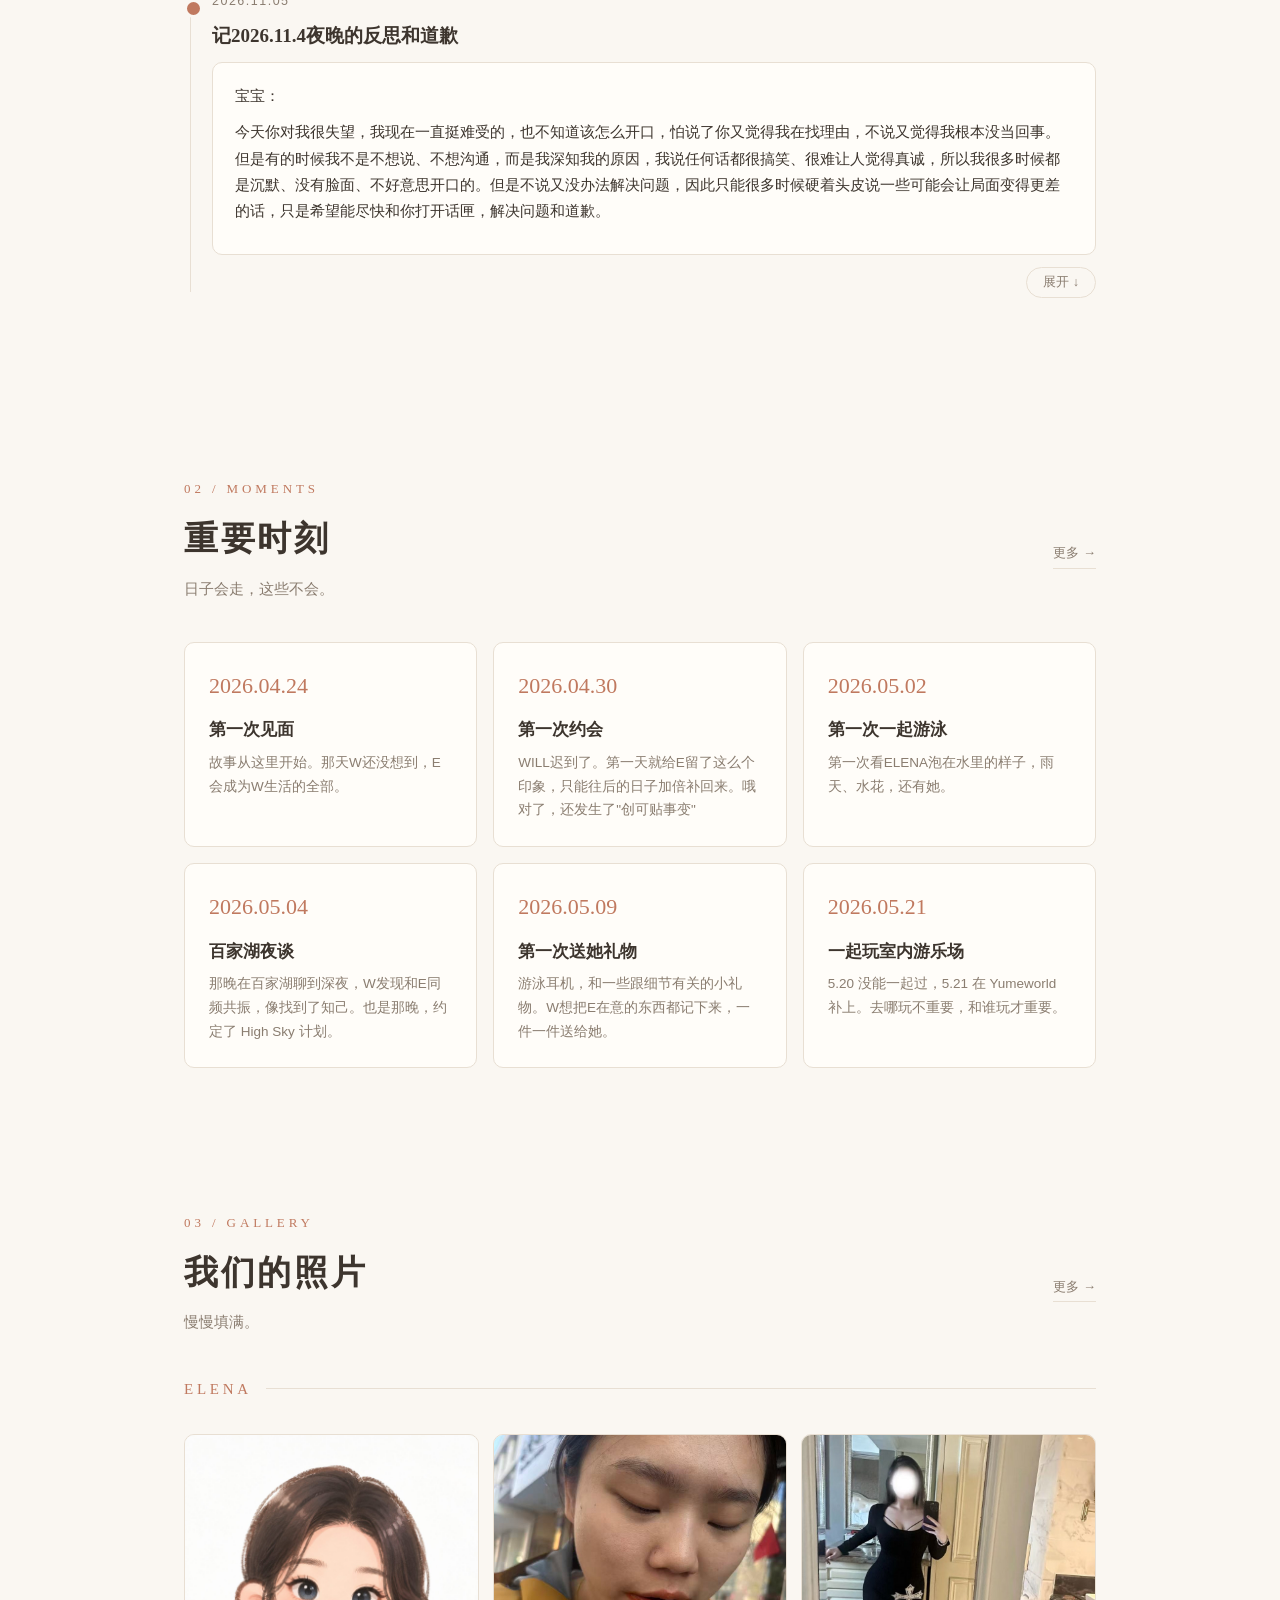
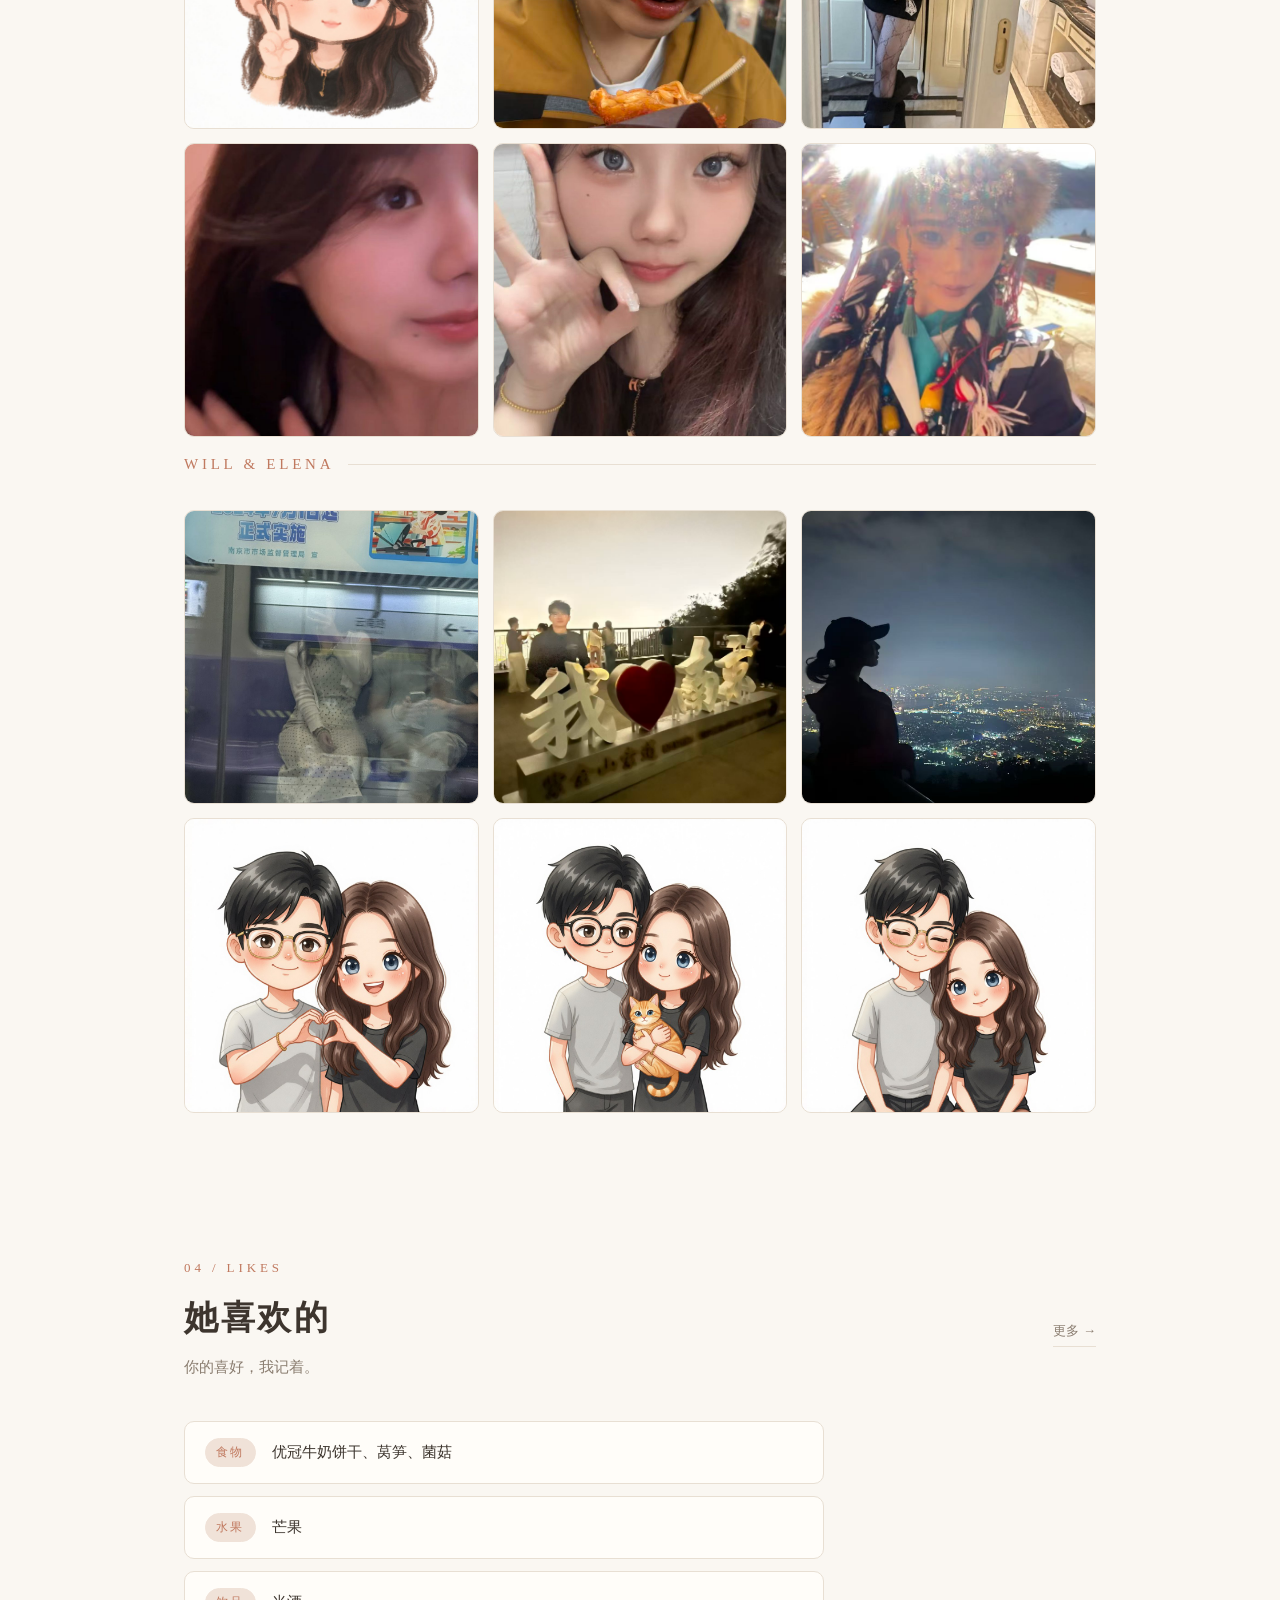
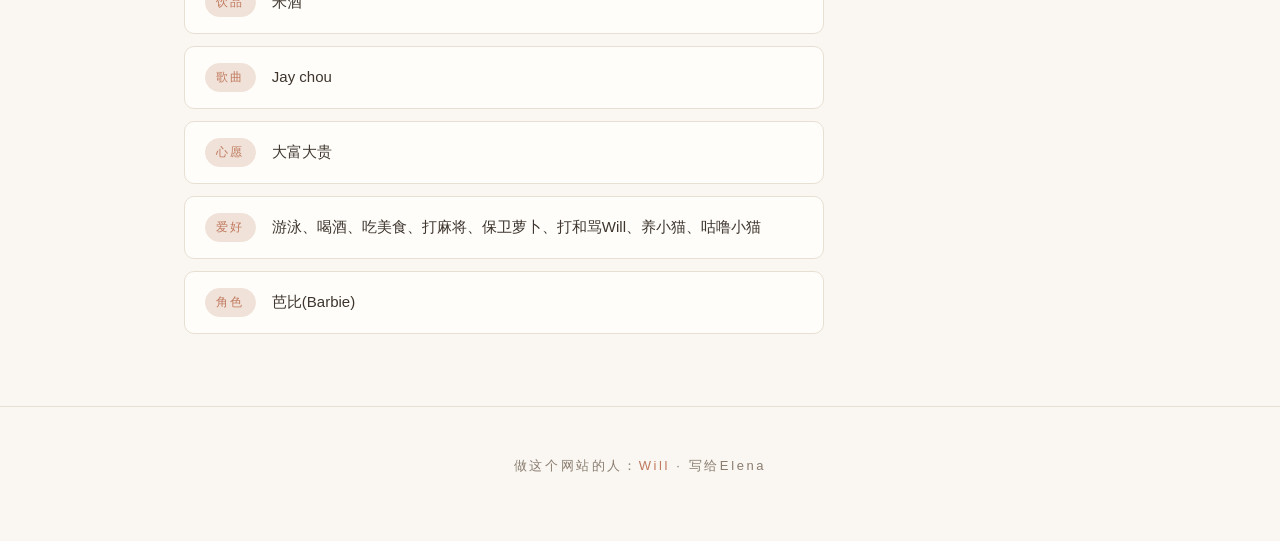
==== commit dc22e072: "update 20261112-1559" ====
--- a/index.html
+++ b/index.html
@@ -115,7 +115,7 @@
   做这个网站的人：<span class="heart">Will</span> · 写给Elena
 </footer>
 
-<script src="data.js?v=20261114"></script>
+<script src="data.js?v=202611121558"></script>
 <script>
 /* ── 主页渲染(数据在 data.js 里改) ── */
 (function(){
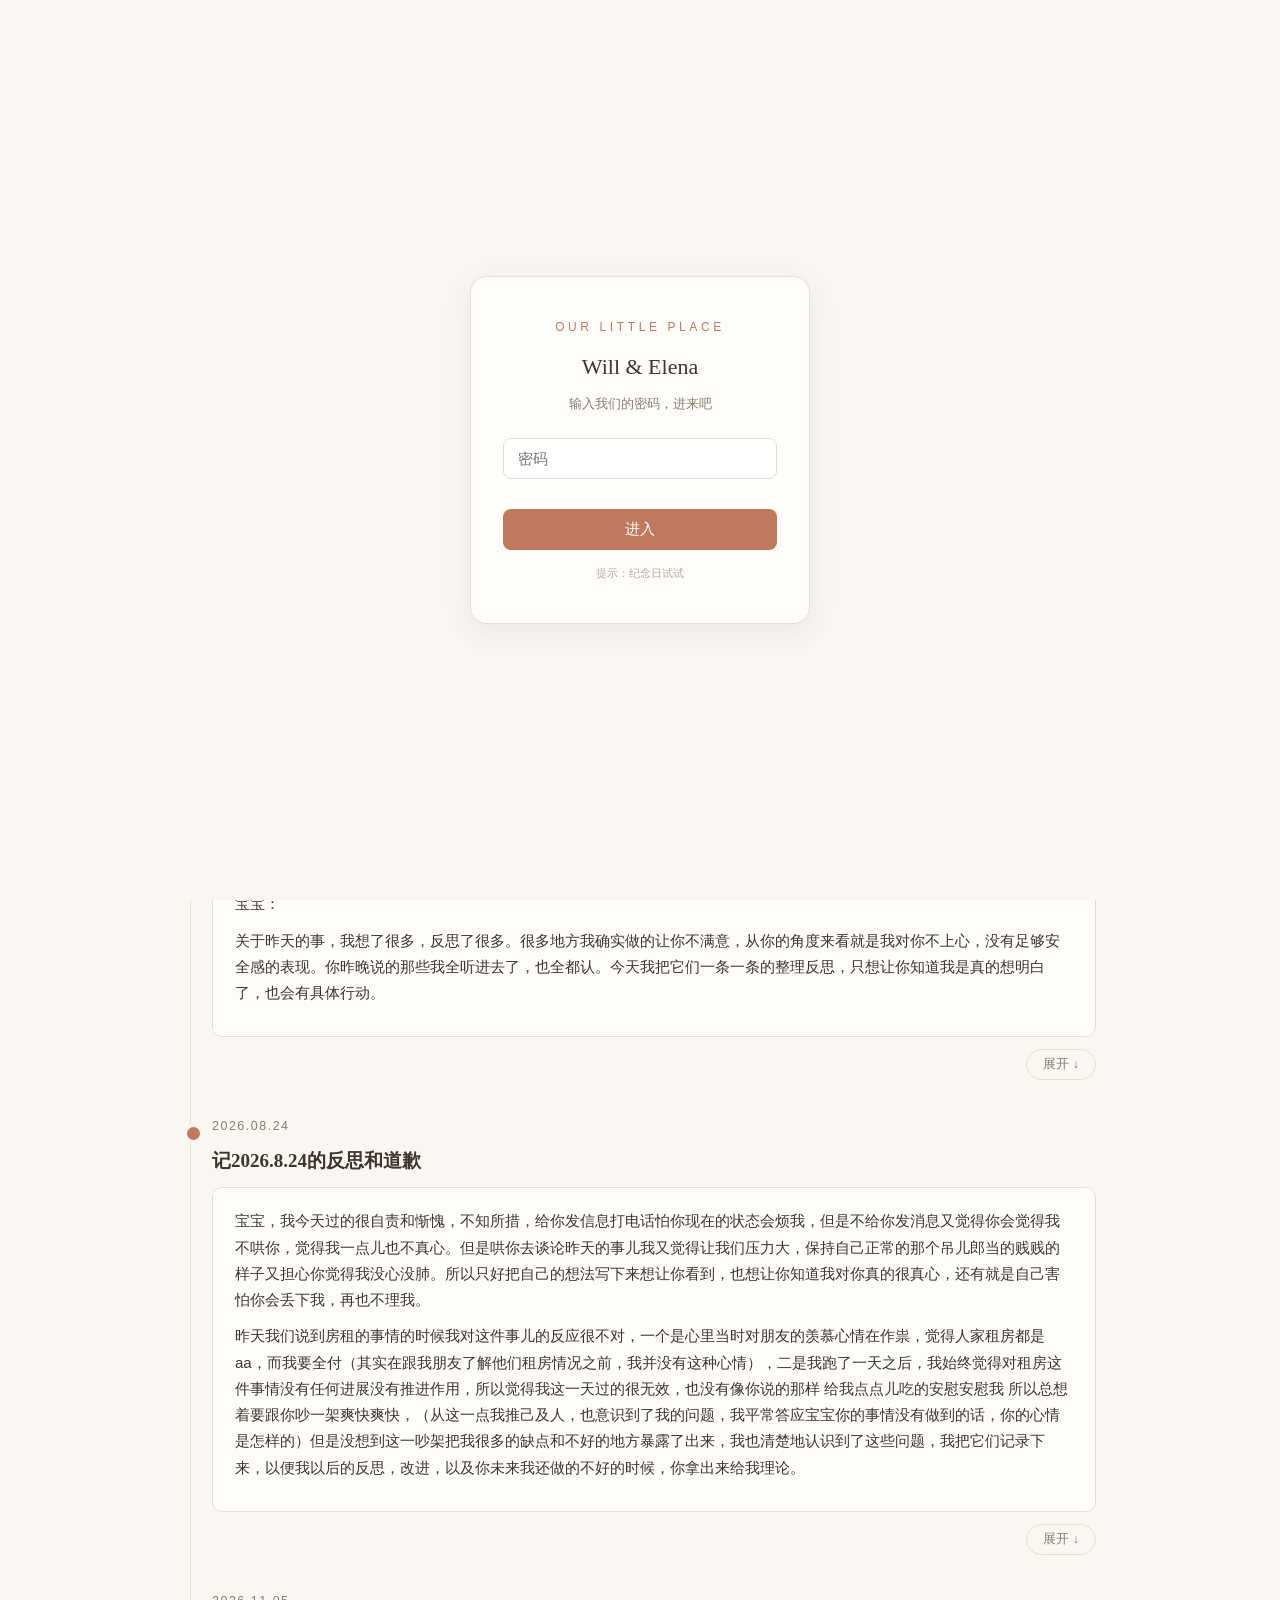
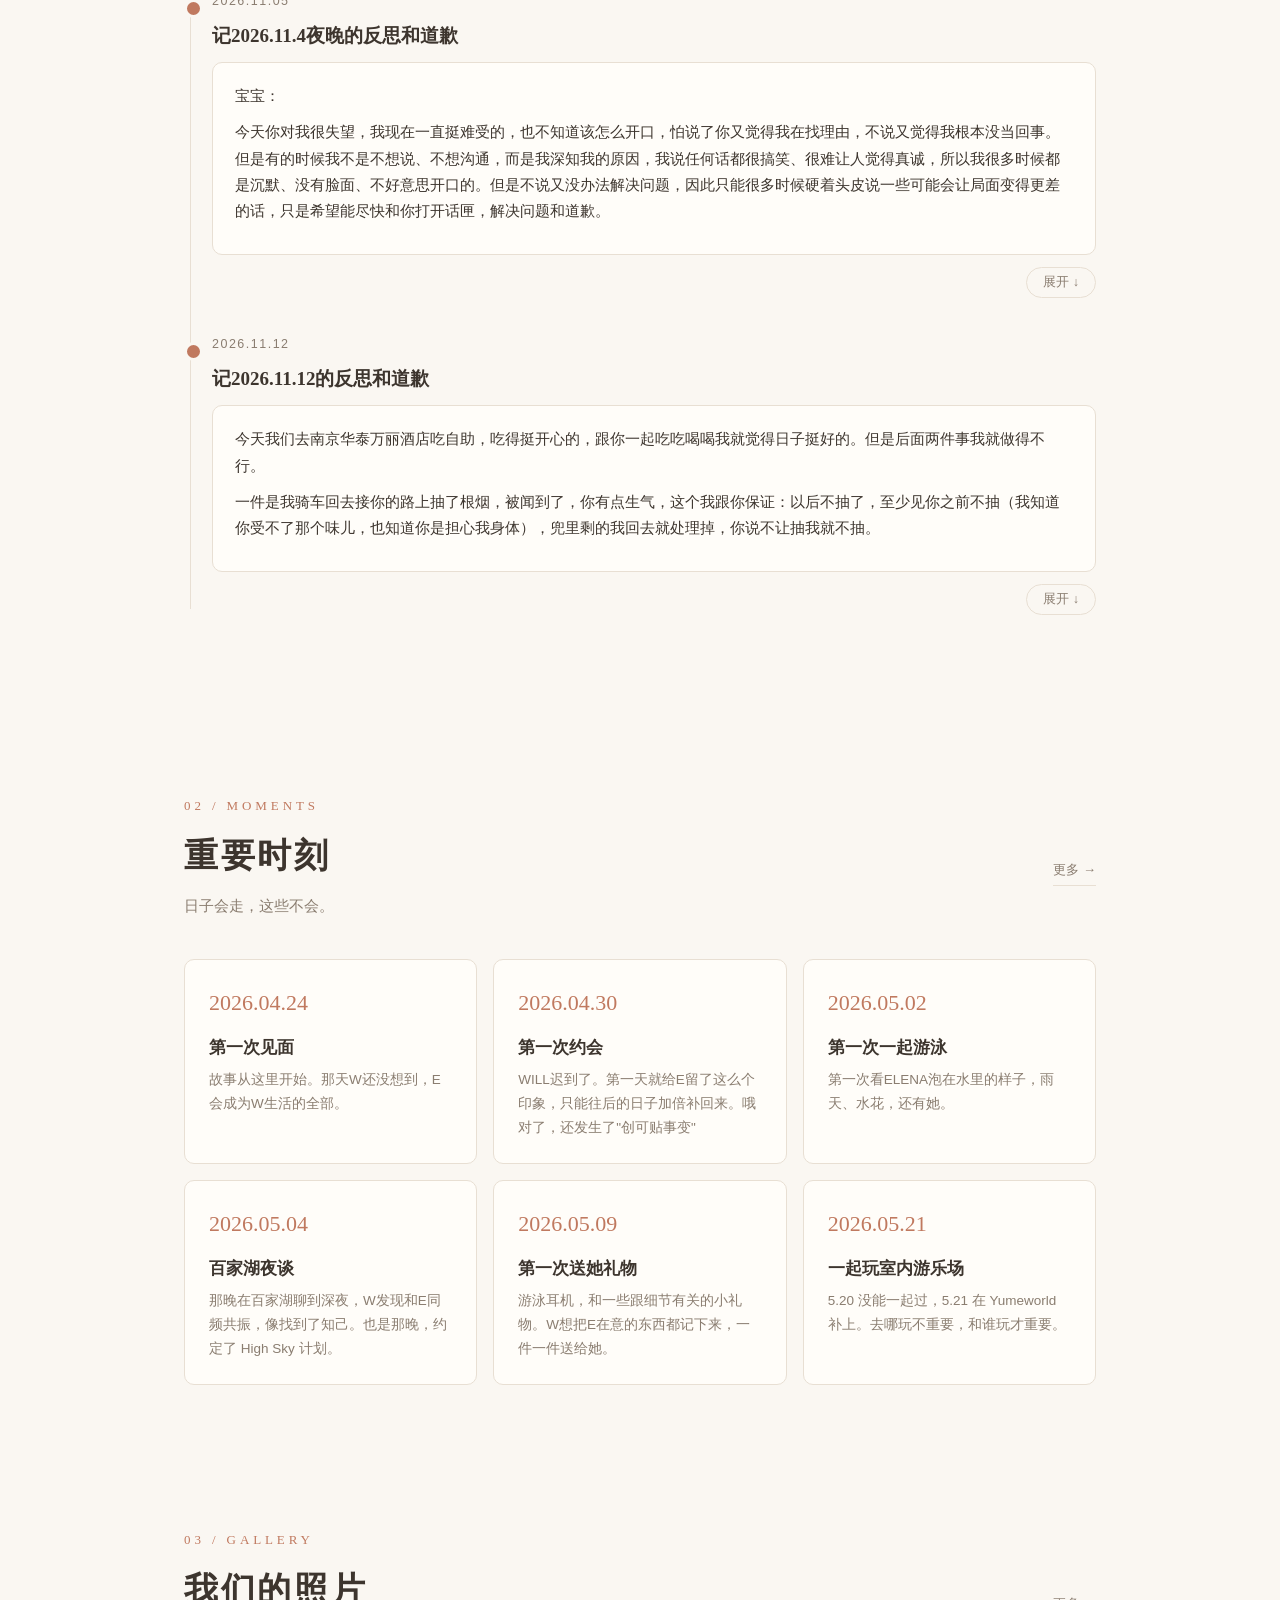
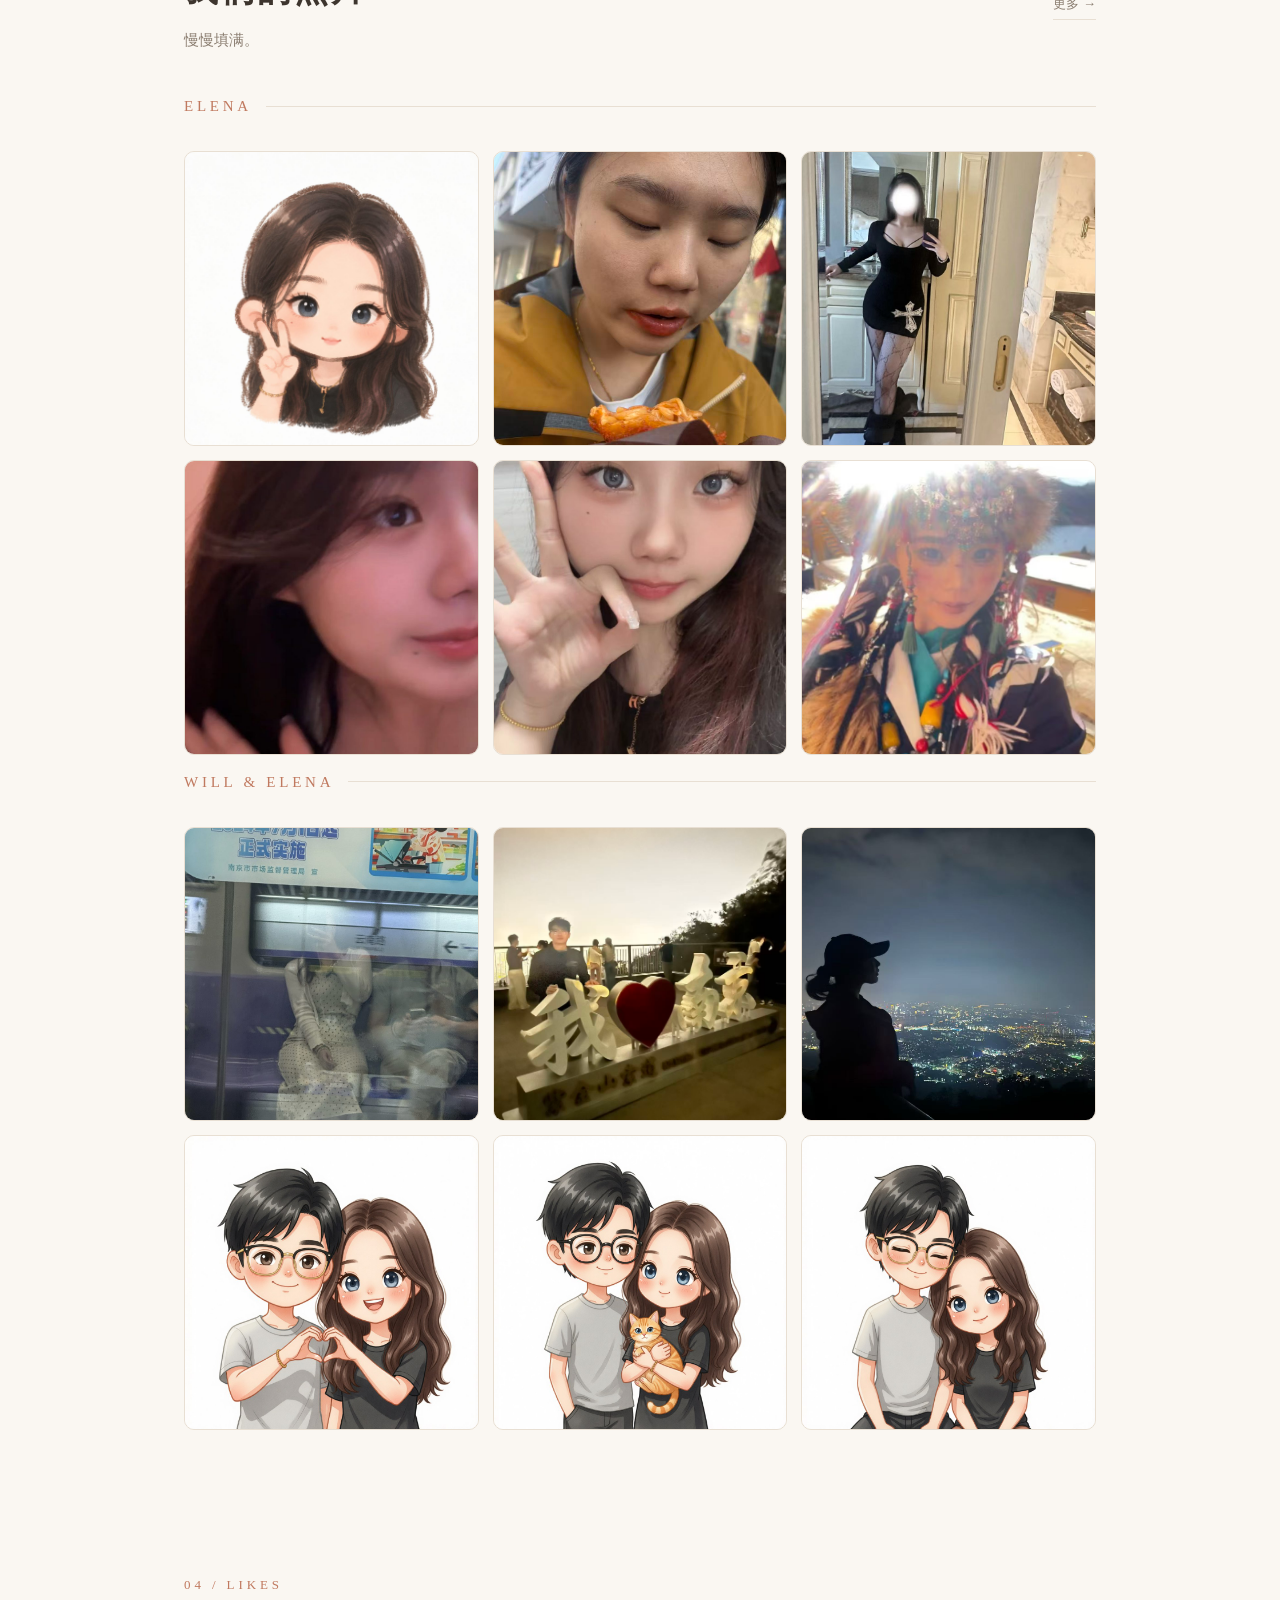
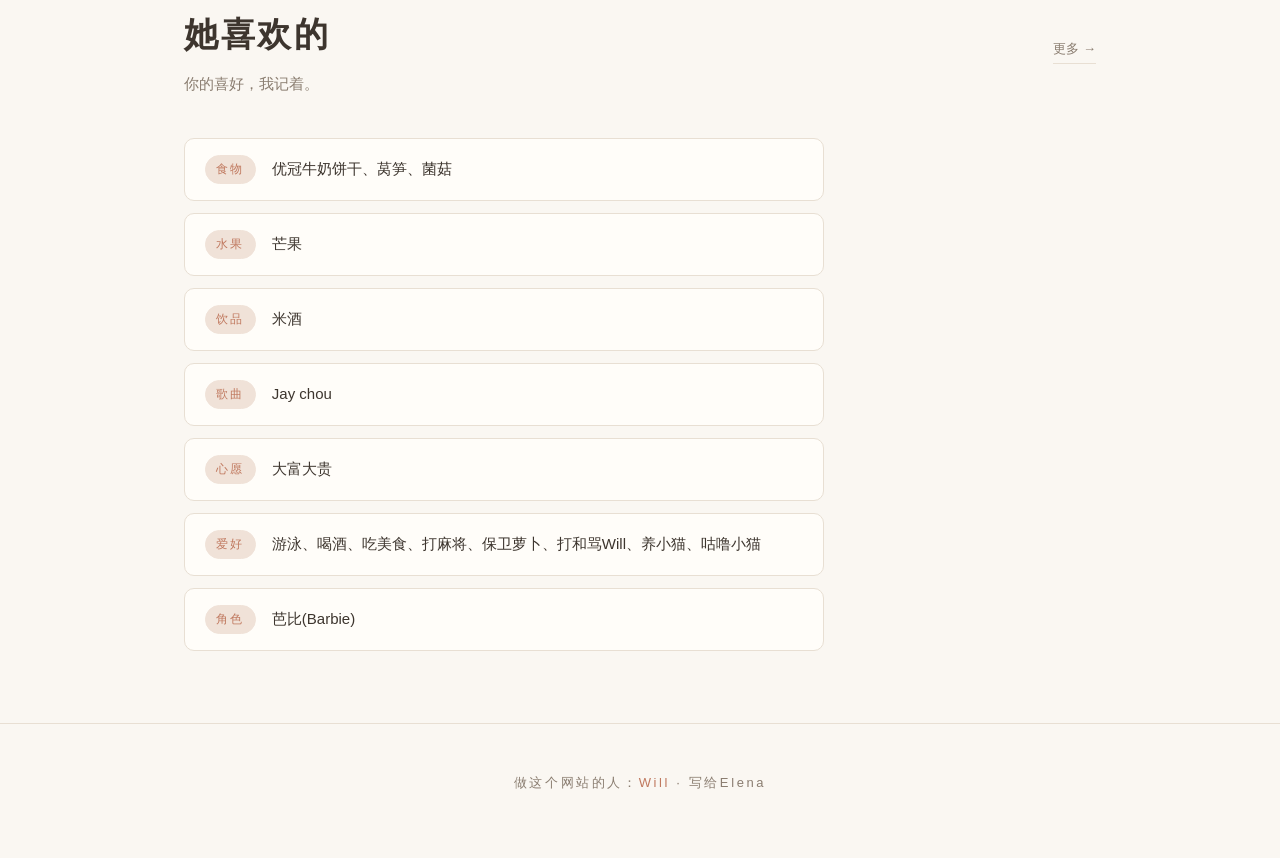
==== commit 4be0f012: "update 20261112-1743" ====
--- a/index.html
+++ b/index.html
@@ -115,7 +115,7 @@
   做这个网站的人：<span class="heart">Will</span> · 写给Elena
 </footer>
 
-<script src="data.js?v=202611121558"></script>
+<script src="data.js?v=202611121743"></script>
 <script>
 /* ── 主页渲染(数据在 data.js 里改) ── */
 (function(){
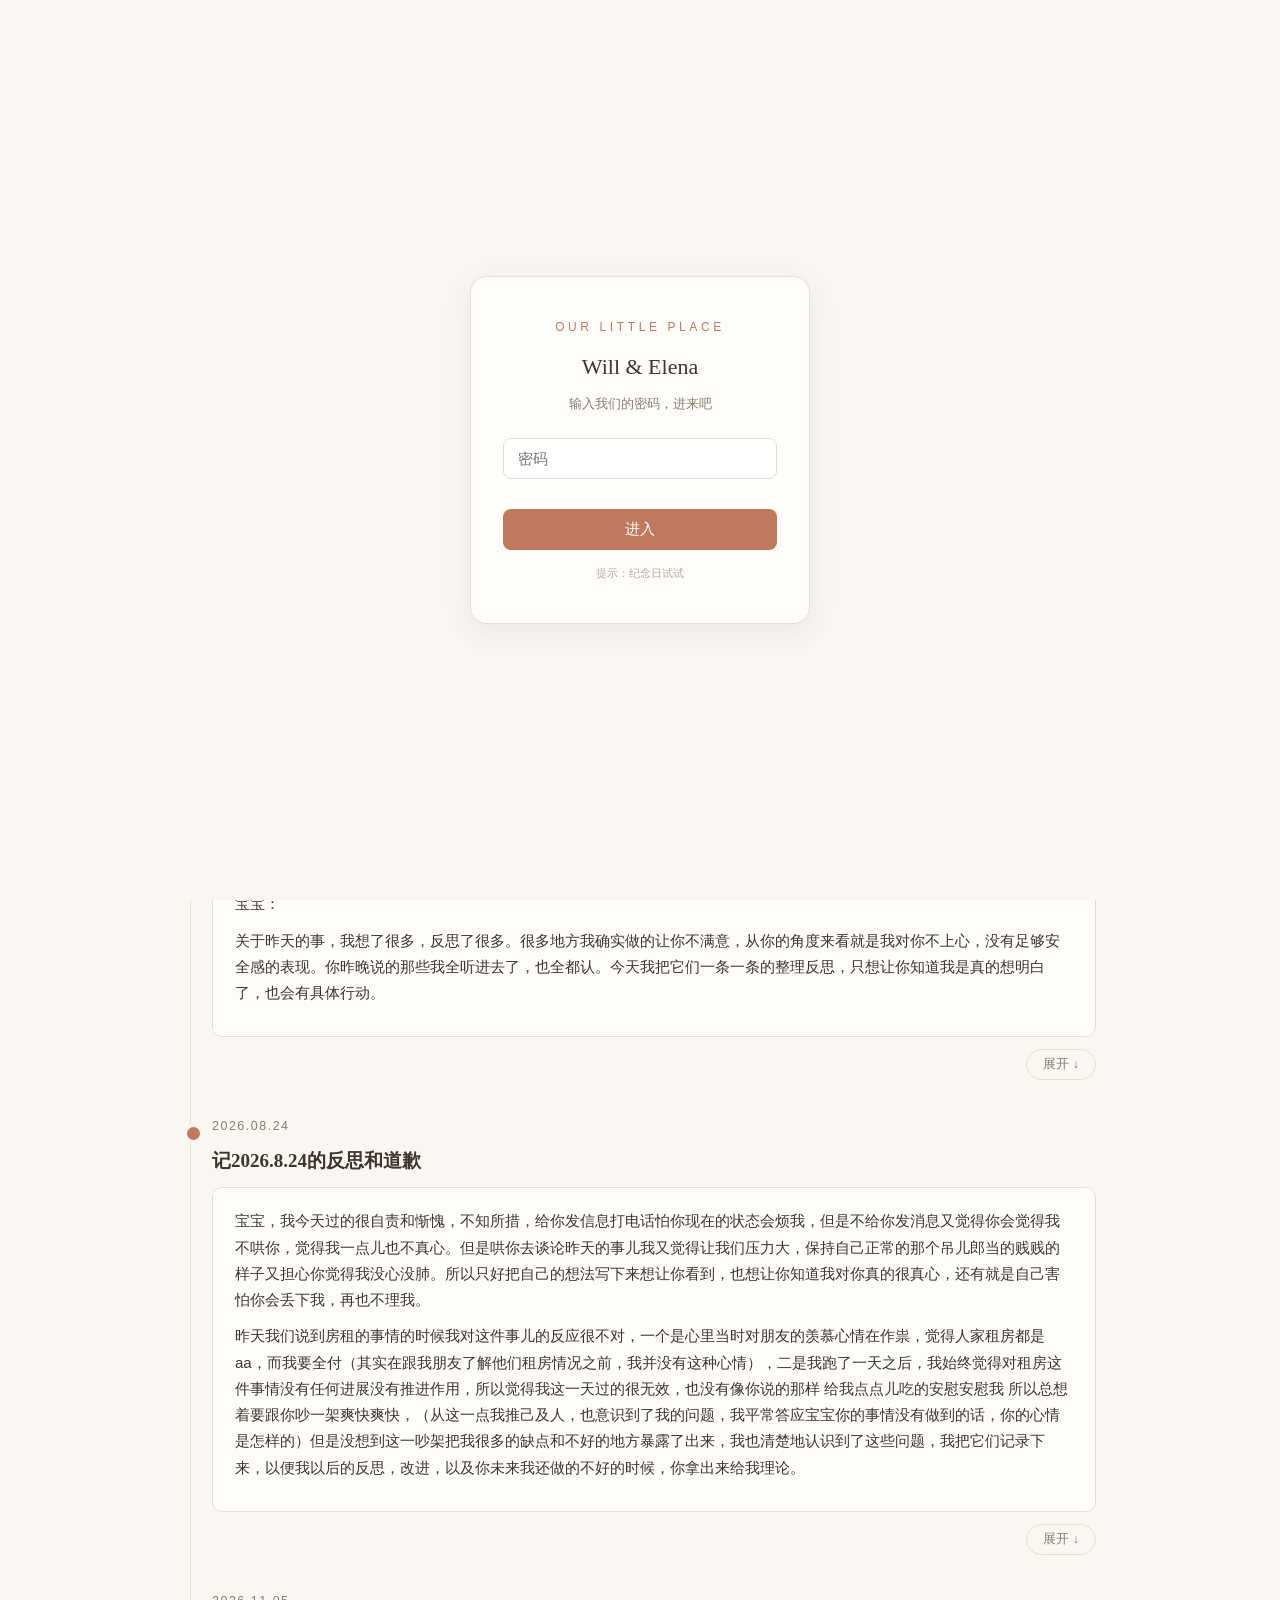
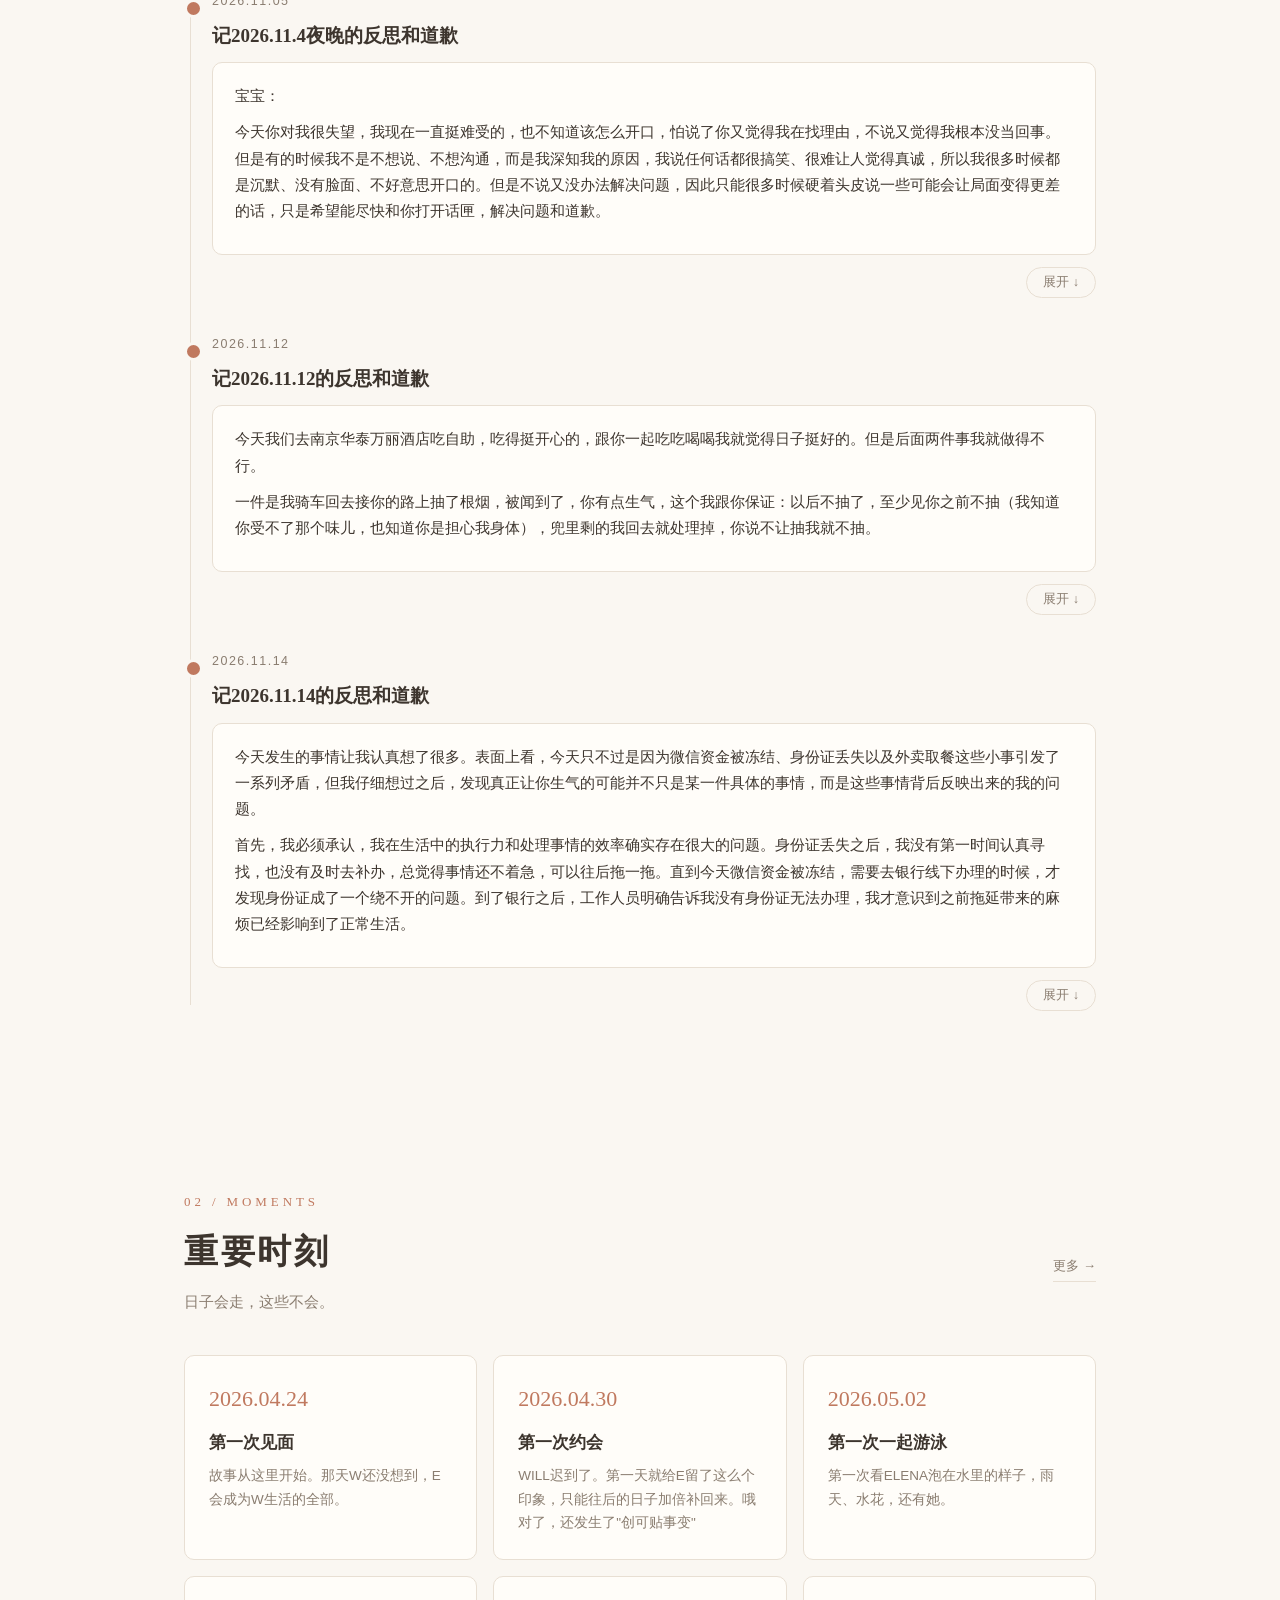
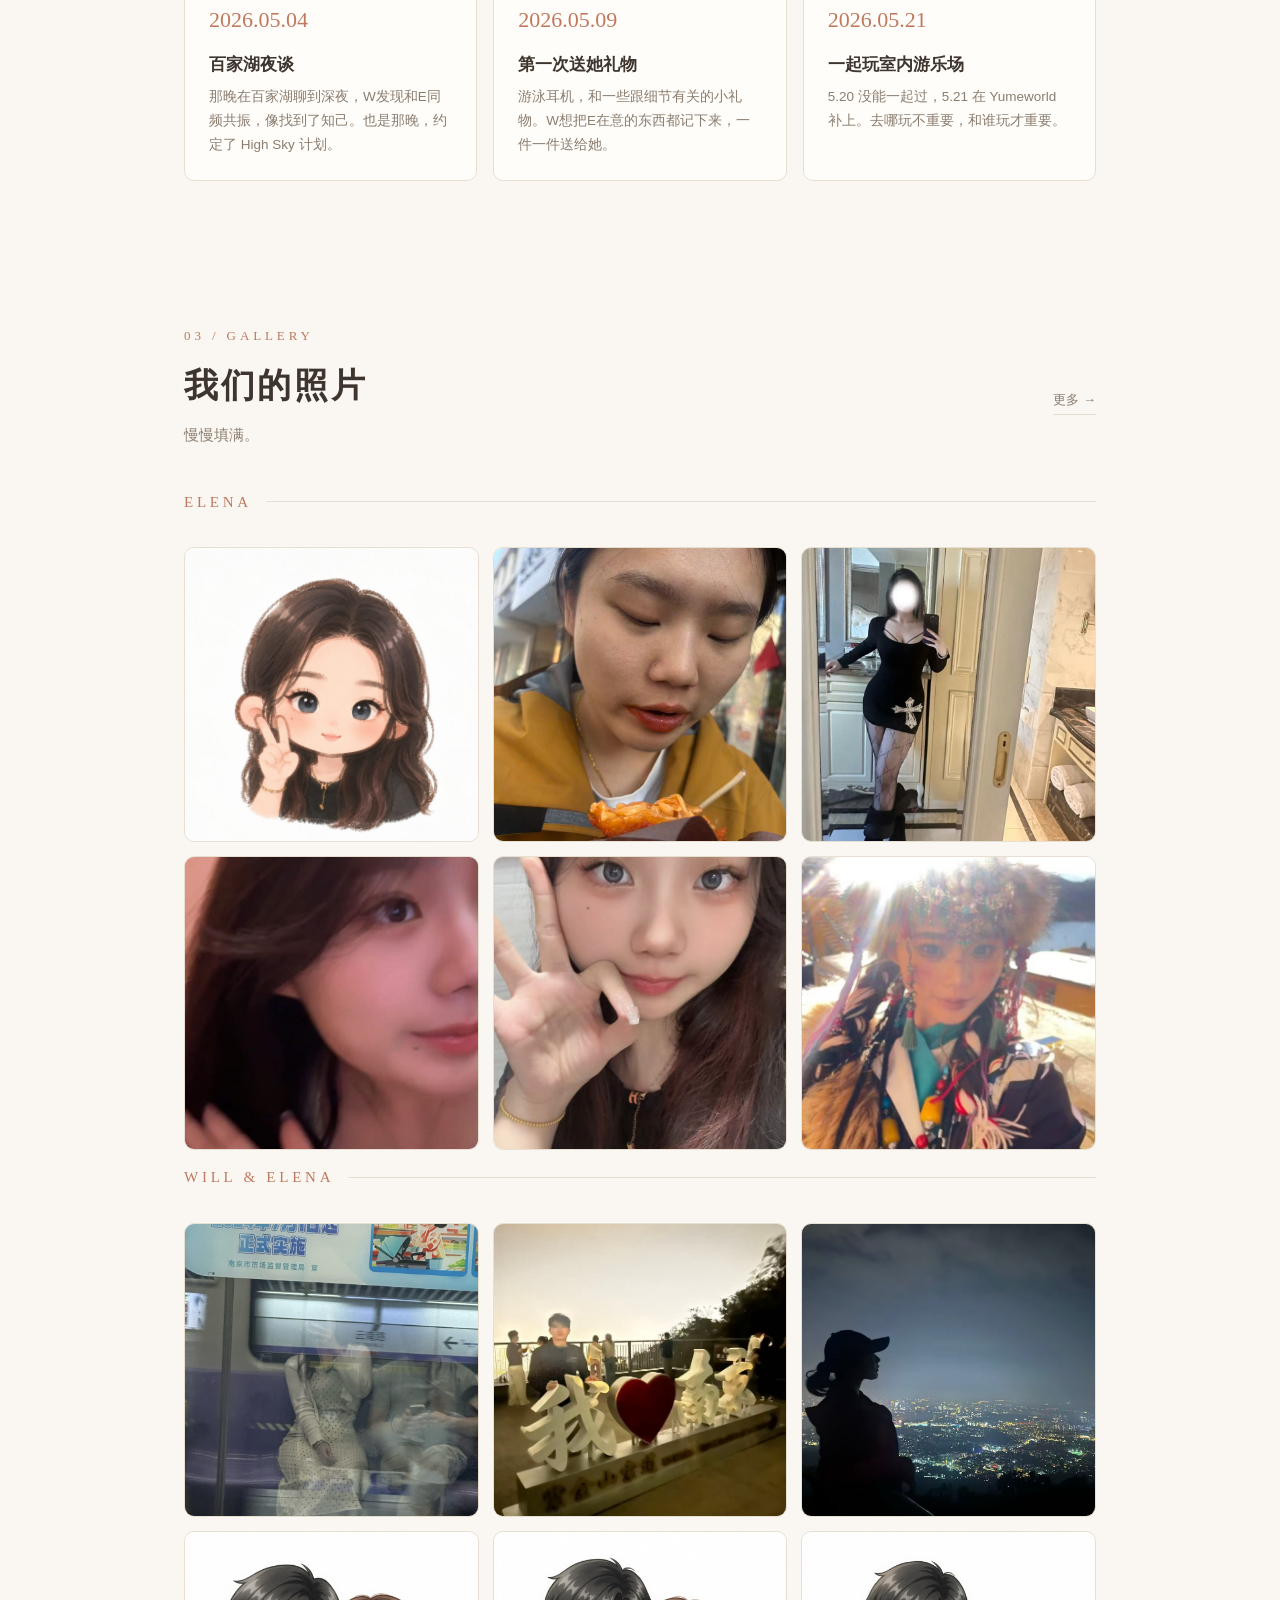
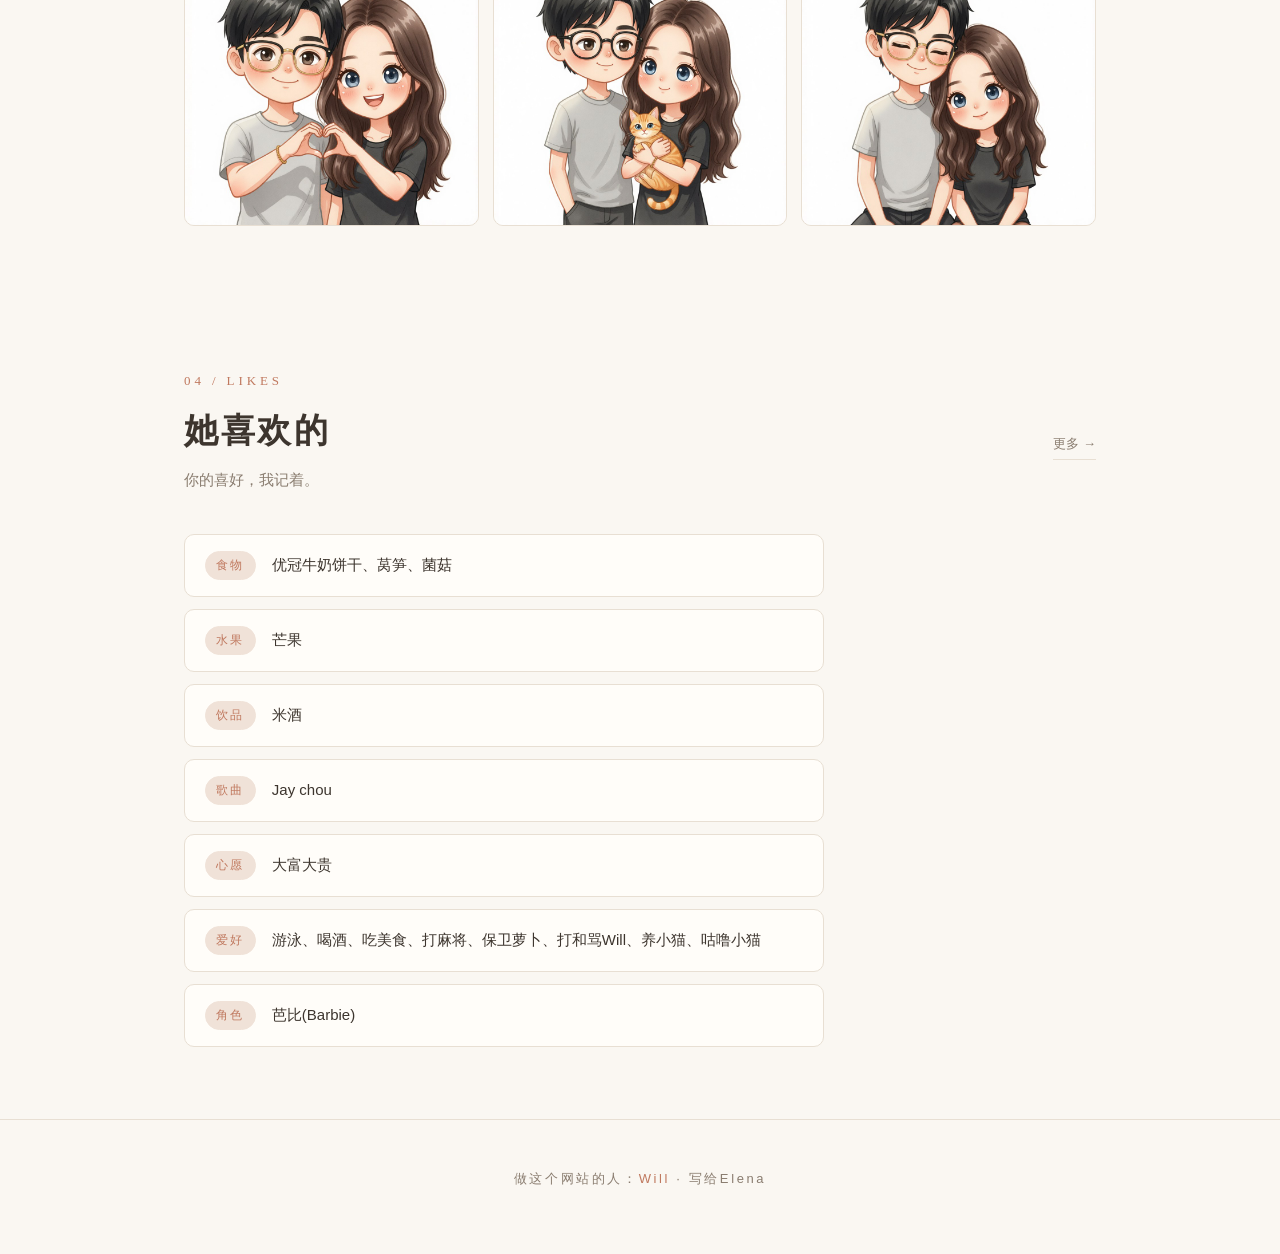
==== commit 27f5b1d4: "反思新增11.14（原文）;data.js版本号刷新" ====
--- a/index.html
+++ b/index.html
@@ -115,7 +115,7 @@
   做这个网站的人：<span class="heart">Will</span> · 写给Elena
 </footer>
 
-<script src="data.js?v=202611121743"></script>
+<script src="data.js?v=202611142339"></script>
 <script>
 /* ── 主页渲染(数据在 data.js 里改) ── */
 (function(){
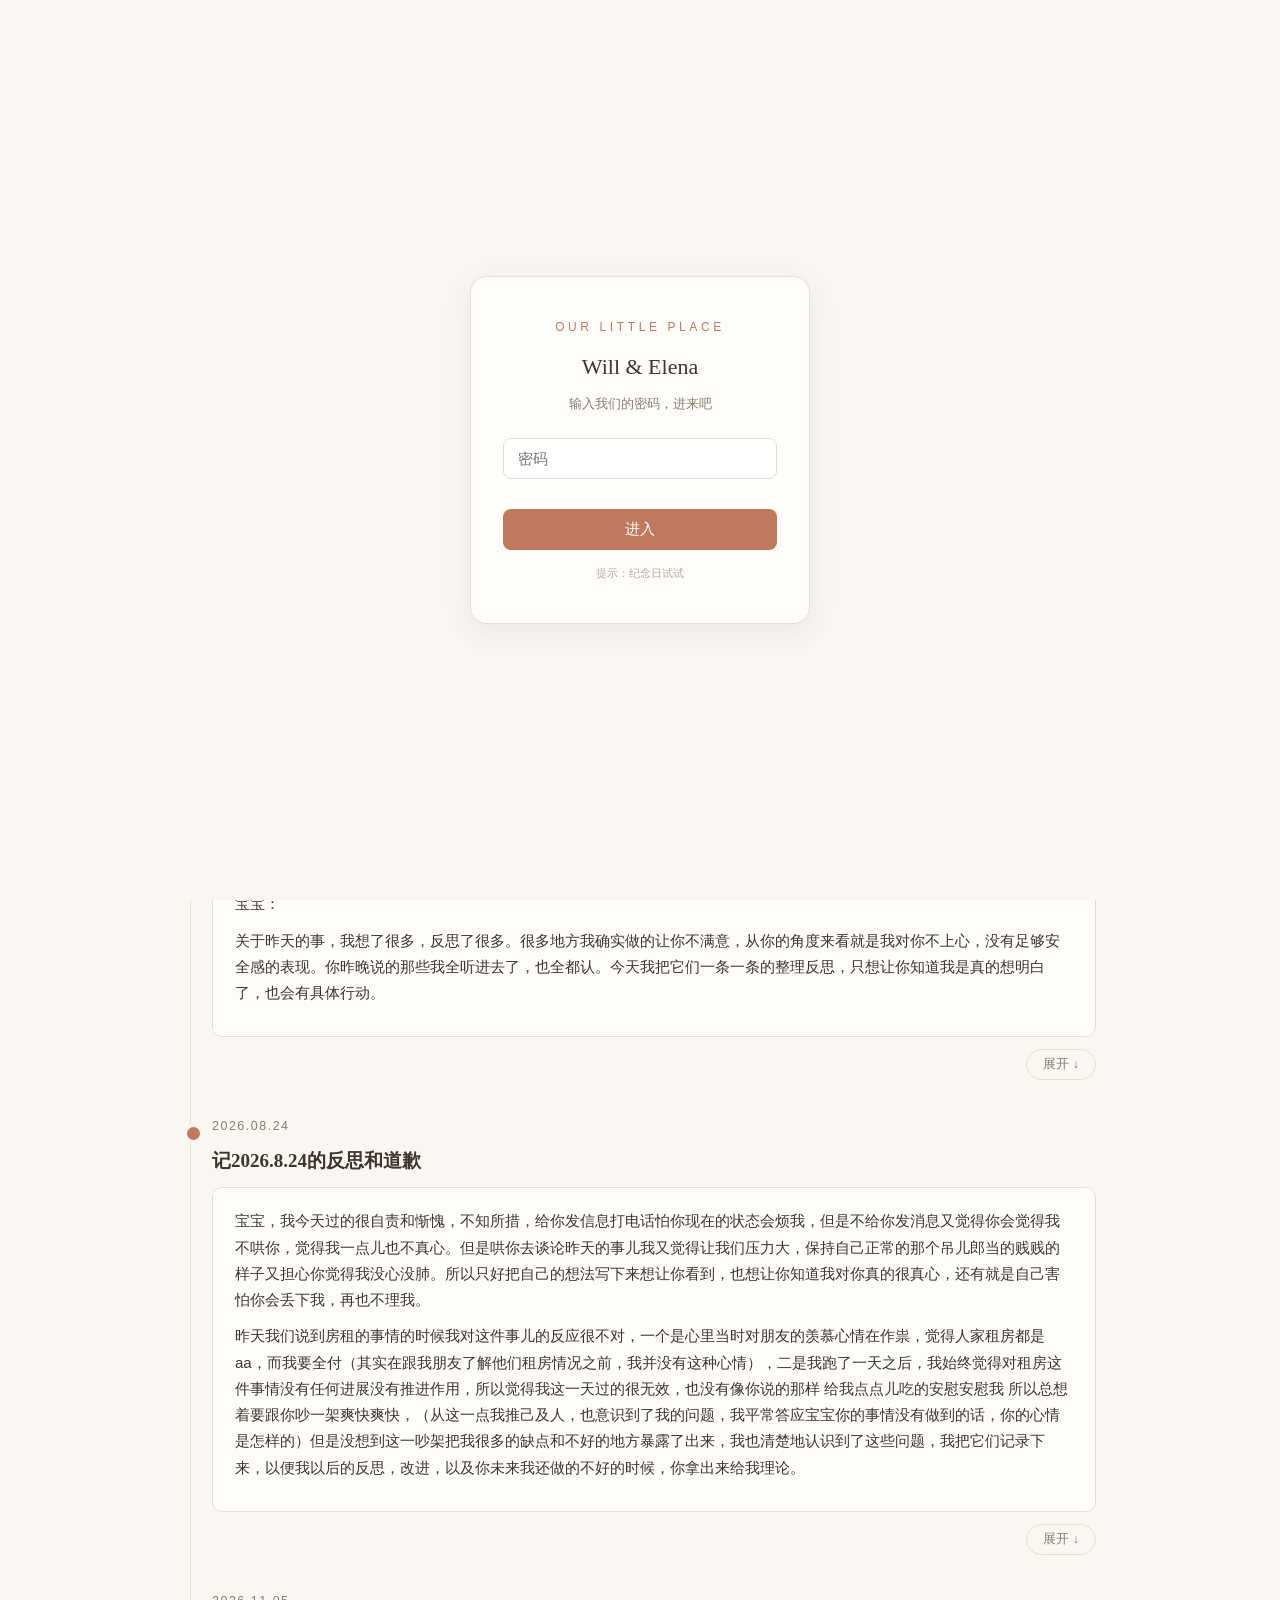
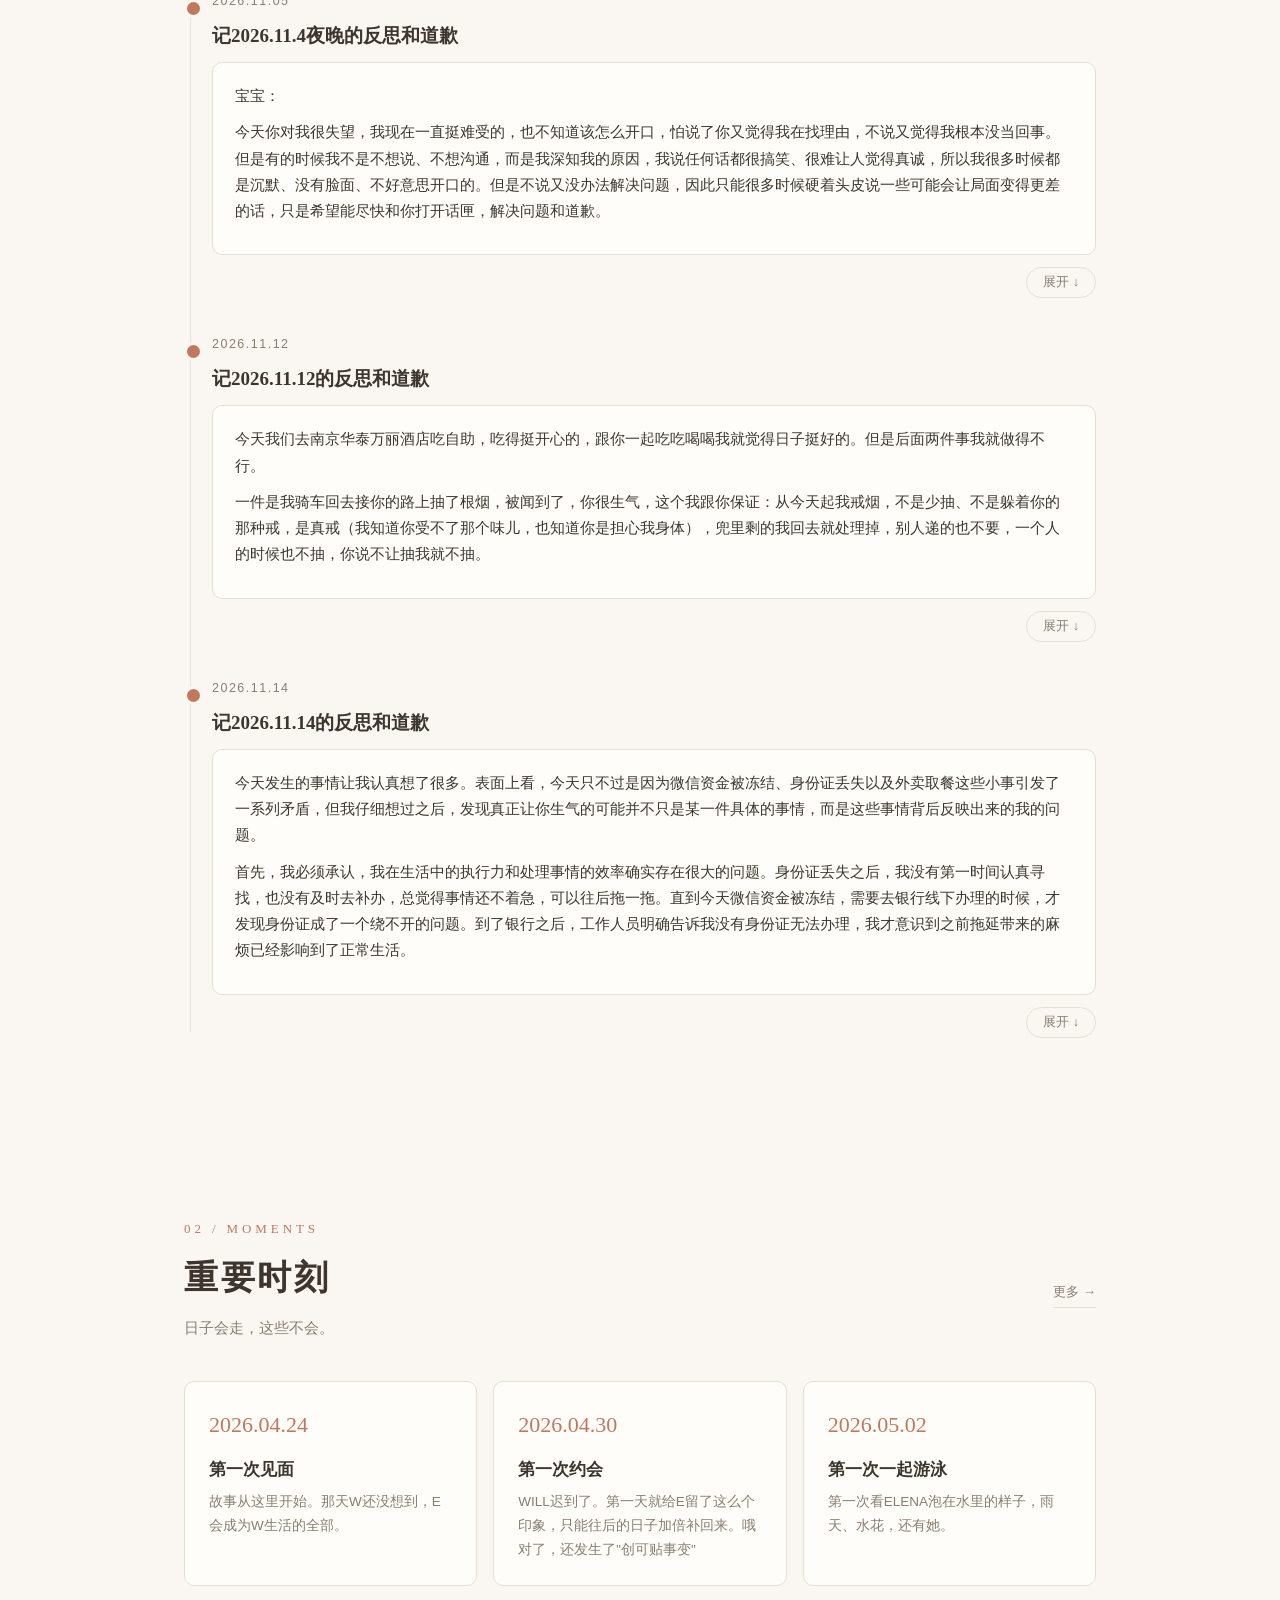
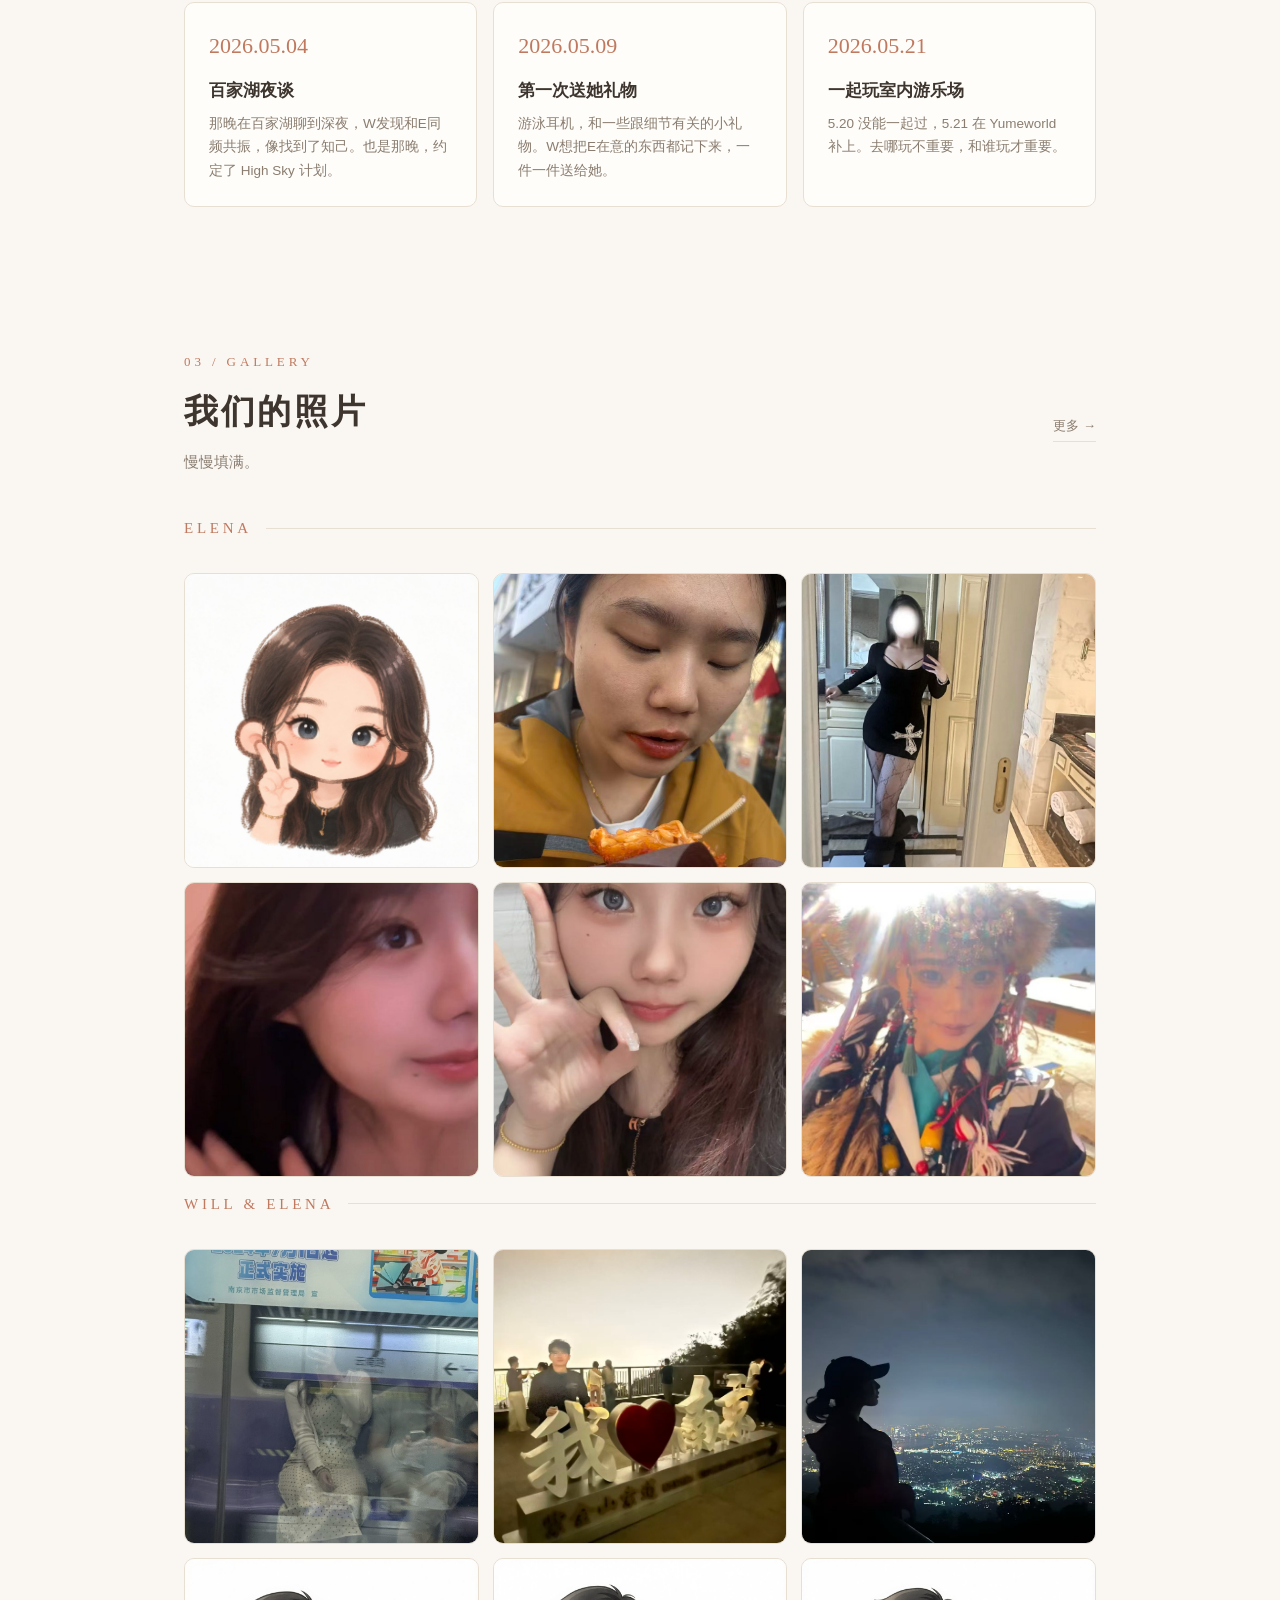
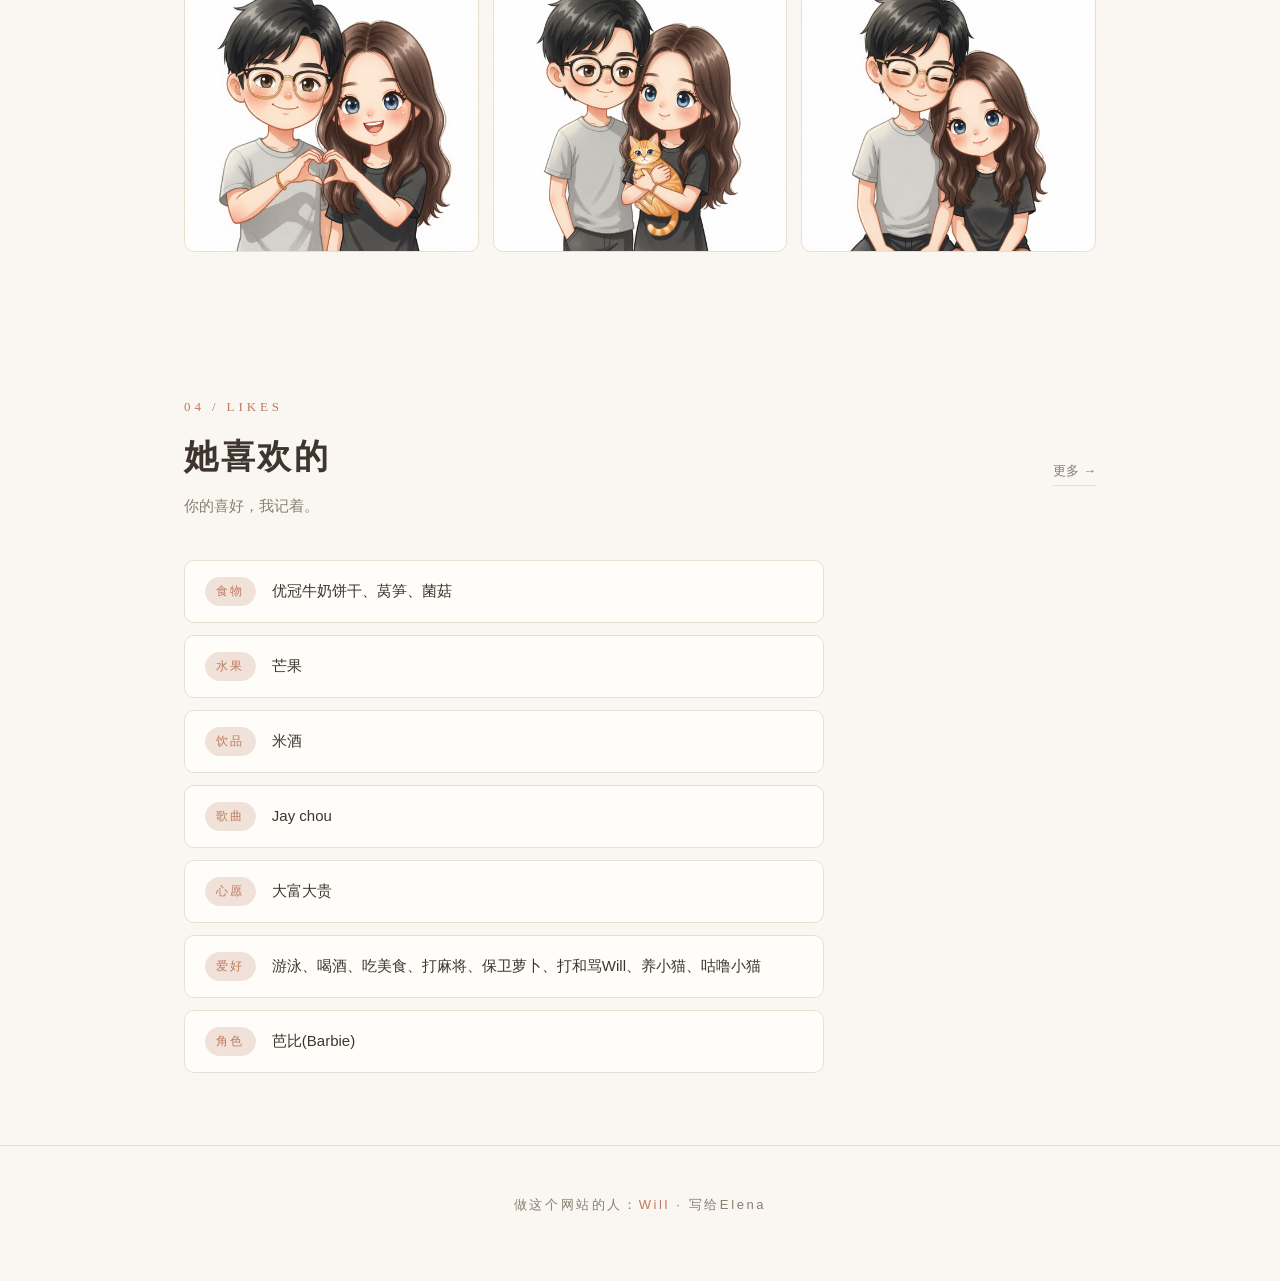
==== commit 832b3a29: "反思11.12：抽烟一处改为很生气并明确戒烟" ====
--- a/index.html
+++ b/index.html
@@ -115,7 +115,7 @@
   做这个网站的人：<span class="heart">Will</span> · 写给Elena
 </footer>
 
-<script src="data.js?v=202611142339"></script>
+<script src="data.js?v=202611142345"></script>
 <script>
 /* ── 主页渲染(数据在 data.js 里改) ── */
 (function(){
